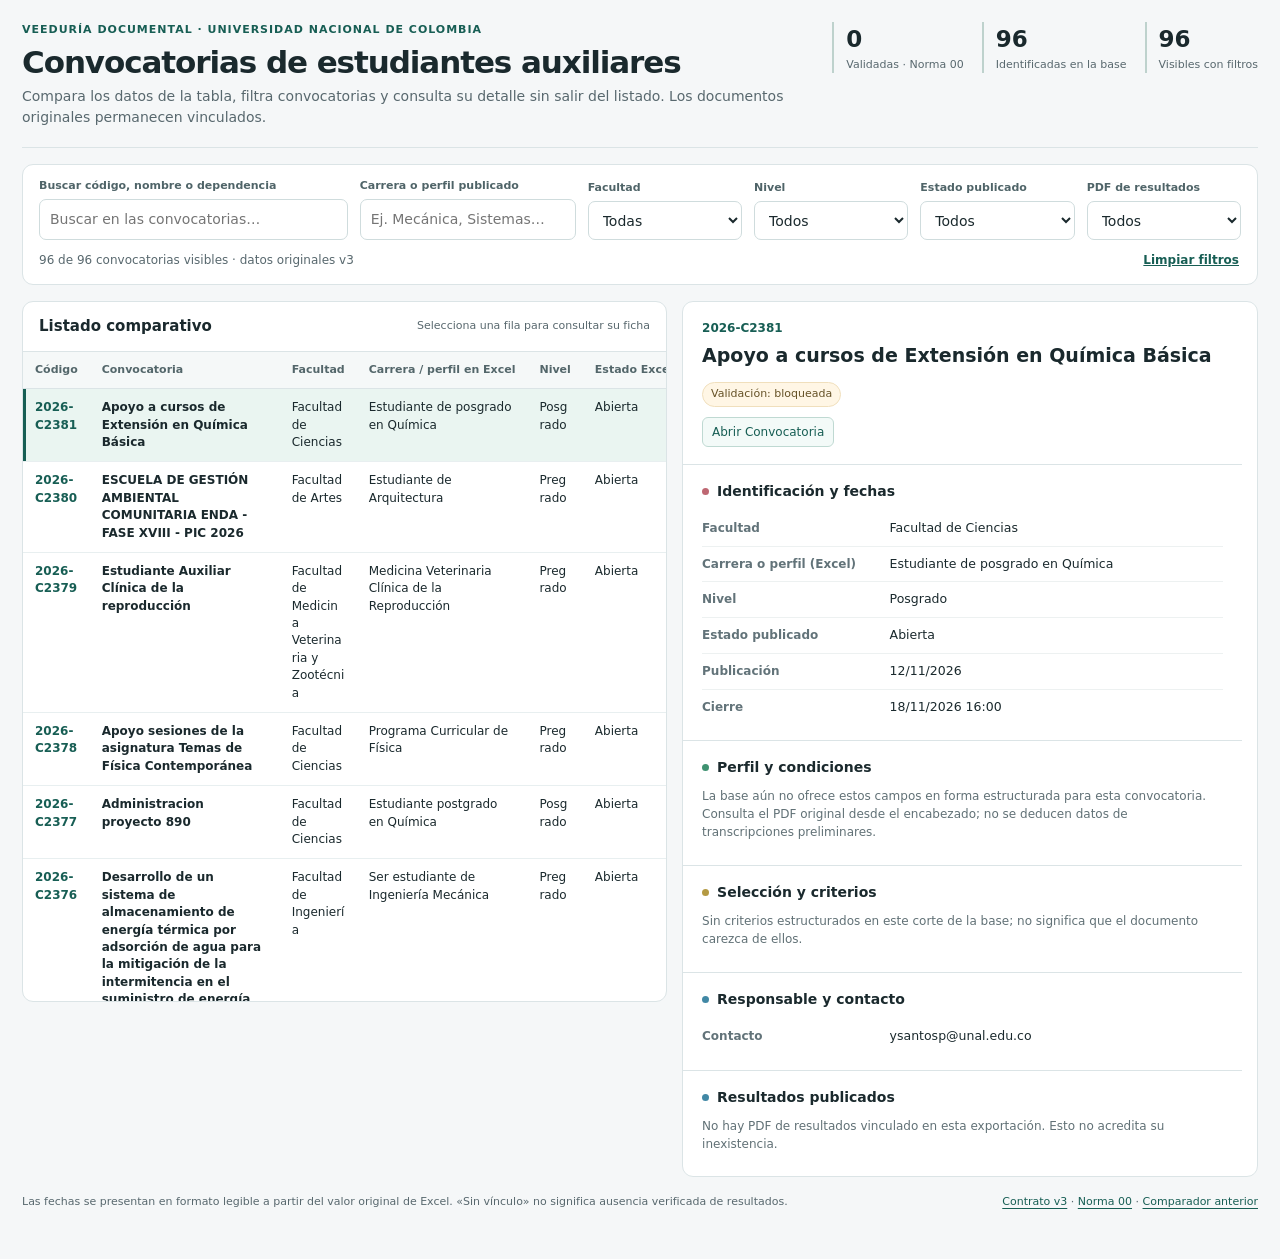
==== index.html @ e05866c0 "Evitar truncamiento de datos anidados al consultar el expediente v3" ====
<!doctype html>
<html lang="es">
<head>
<meta charset="utf-8">
<meta name="viewport" content="width=device-width, initial-scale=1">
<meta name="color-scheme" content="light">
<title>Convocatorias · Veeduría UNAL</title>
<style>
:root{color-scheme:light;font-family:system-ui,-apple-system,"Segoe UI",sans-serif;--bg:#f5f7f8;--paper:#fff;--ink:#1a292d;--muted:#58686e;--border:#dbe4e6;--accent:#175e54;--accent-soft:#edf6f3}
*{box-sizing:border-box}
body{background:var(--bg);color:var(--ink);margin:0;font-size:14px;line-height:1.5}
a{color:var(--accent);text-decoration-thickness:1px;text-underline-offset:3px;overflow-wrap:anywhere}
button,input,select{font:inherit}
button{cursor:pointer}
button:focus-visible,input:focus-visible,select:focus-visible,a:focus-visible,summary:focus-visible{outline:3px solid #65b7a3;outline-offset:2px}
.wrap{max-width:1720px;margin:0 auto;padding:22px 22px 48px}
header.top{display:flex;align-items:flex-start;justify-content:space-between;gap:16px;padding-bottom:19px;border-bottom:1px solid var(--border)}
.kicker{font-size:11px;letter-spacing:.09em;text-transform:uppercase;color:var(--accent);font-weight:800}
h1{font-size:clamp(23px,2.5vw,31px);line-height:1.2;letter-spacing:-.035em;margin:5px 0}
.subtitle{color:var(--muted);max-width:780px;margin:4px 0 0}
.stats{display:flex;gap:18px;flex-wrap:wrap;align-items:flex-start;justify-content:flex-end}
.stat{min-width:105px;padding-left:12px;border-left:2px solid #bed2cd}
.stat strong{font-size:23px;display:block;font-variant-numeric:tabular-nums}
.stat span{color:var(--muted);font-size:11px;display:block}
.filters{margin:16px 0;padding:13px 16px;border:1px solid var(--border);border-radius:11px;background:var(--paper)}
.filter-grid{display:grid;grid-template-columns:minmax(200px,2fr) minmax(150px,1.4fr) repeat(3,minmax(120px,1fr)) minmax(135px,1fr);gap:12px;align-items:end}
.field label{font-size:11px;font-weight:750;color:#4f6468;display:block;margin-bottom:5px}
.field input,.field select{border-radius:7px;border:1px solid #cfdcdd;background:white;padding:9px 10px;width:100%;min-height:39px;color:var(--ink)}
.filter-footer{display:flex;justify-content:space-between;align-items:center;margin-top:9px;gap:12px;font-size:12px;color:var(--muted);flex-wrap:wrap}
.linkbutton{border:0;background:transparent;color:var(--accent);font-size:12px;font-weight:750;text-decoration:underline;padding:2px}
.workspace{display:grid;grid-template-columns:minmax(490px,1.12fr) minmax(390px,1fr);gap:15px;align-items:start}
.panel{background:var(--paper);border:1px solid var(--border);border-radius:11px;overflow:hidden;min-width:0}
.panel-title{padding:13px 16px;display:flex;justify-content:space-between;gap:12px;align-items:center;border-bottom:1px solid var(--border)}
.panel-title h2{font-size:15px;margin:0}
.tiny{font-size:11px;color:var(--muted)}
.table-scroll{max-height:calc(100vh - 251px);min-height:240px;overflow:auto;overscroll-behavior:contain}
table{border-collapse:collapse;width:100%;text-align:left}
.list-table{min-width:830px}
th,td{border-bottom:1px solid #e8eff0;text-align:left;vertical-align:top;padding:10px 12px;overflow-wrap:anywhere}
th{background:#f5f8f8;color:#53666a;font-size:11px;white-space:nowrap;font-weight:750}
.list-table thead th{position:sticky;top:0;z-index:2;border-bottom:1px solid var(--border)}
.list-table tbody tr{cursor:pointer}
.list-table tbody tr:hover{background:#f7faf9}
.list-table tbody tr[aria-selected="true"]{background:#eaf5f1}
.list-table tbody tr[aria-selected="true"] td:first-child{box-shadow:inset 3px 0 var(--accent)}
.list-table td{font-size:12px;line-height:1.45}
.code-button{border:0;background:transparent;color:var(--accent);font-weight:800;padding:0;text-align:left}
.title-cell{min-width:190px;max-width:310px;font-weight:650}
.program-cell{max-width:260px}
.date-cell{font-variant-numeric:tabular-nums;white-space:nowrap}
.mini-state{font-size:11px;white-space:nowrap}
.mini-state.pending{color:#7b602b}
.empty{padding:20px;color:var(--muted);font-size:13px;background:#f9fbfb;border:1px dashed #d2dddd;border-radius:8px}
.table-empty{border:0;border-radius:0}
.detail{position:sticky;top:12px;max-height:calc(100vh - 24px);overflow-y:auto;overscroll-behavior:contain;scrollbar-gutter:stable}
.detail-header{padding:17px 19px;border-bottom:1px solid var(--border)}
.detail-header .code{font-size:12px;font-weight:800;color:var(--accent)}
.detail-header h2{font-size:19px;line-height:1.32;margin:6px 0;overflow-wrap:anywhere}
.detail-status{font-size:11px;color:#655126;background:#fff6e5;border:1px solid #f0dfbc;border-radius:30px;display:inline-block;padding:3px 8px;margin-top:8px}
.detail-block{padding:16px 19px;border-bottom:1px solid var(--border);min-width:0}
.detail-block:last-child{border-bottom:0}
.detail-block h3{font-size:14px;margin:0 0 9px;display:flex;align-items:center;gap:8px}
.dot{width:7px;height:7px;border-radius:99px;display:inline-block;flex:none;background:var(--accent)}
.dot.green{background:#3f9271}.dot.yellow{background:#b49a43}.dot.blue{background:#4188a5}.dot.red{background:#be6772}
.properties{display:grid;grid-template-columns:minmax(120px,36%) minmax(0,1fr);margin:0}
.properties dt,.properties dd{margin:0;padding:8px 0;border-bottom:1px solid #edf1f1;overflow-wrap:anywhere}
.properties dt{font-weight:700;font-size:12px;color:#627379;padding-right:10px}
.properties dd{font-size:12.5px;white-space:pre-wrap}
.properties dt:last-of-type,.properties dd:last-of-type{border-bottom:0}
.missing{color:#89969a;font-style:italic}
.note{color:#617176;font-size:12px;margin:8px 0}
.note.warning{color:#88652d}
.sources{display:flex;flex-wrap:wrap;gap:7px;margin-top:10px}
.source-link{font-size:12px;display:inline-block;padding:5px 9px;border:1px solid #bfd9d2;background:#f3faf8;border-radius:6px;text-decoration:none}
.source-link:hover{background:#e6f4ef}
.observation{padding:10px 11px;background:#fafcfc;border:1px solid #e6ecec;border-radius:7px;margin:7px 0}
.observation-label{font-size:12px;font-weight:750;margin-bottom:3px}
.observation-text{white-space:pre-wrap;overflow-wrap:anywhere;font-size:12px}
.observation-src{font-size:11px;color:#6c7c80;margin-top:6px}
.results-table,.criteria-table{min-width:560px}
.results-table td,.criteria-table td{font-size:12px;white-space:pre-wrap}
.results-table th,.criteria-table th{white-space:normal}
.info-table-scroll{overflow-x:auto;border:1px solid #e2e9ea;border-radius:8px}
section[data-kind="validation"]{background:#fffdf8}
details.archive{border:1px solid var(--border);border-radius:8px;background:#fafcfc;margin-top:9px;overflow:hidden}
details.archive>summary{padding:11px 13px;cursor:pointer;font-size:12px;font-weight:750;color:#315c57}
details.archive[open]>summary{border-bottom:1px solid var(--border)}
.archive-body{padding:10px 14px;max-height:460px;overflow:auto}
.raw-fields{margin:0;display:grid;grid-template-columns:minmax(110px,30%) minmax(0,1fr)}
.raw-fields dt,.raw-fields dd{font-size:11px;border-bottom:1px solid #e8eeee;margin:0;padding:6px 7px;overflow-wrap:anywhere}
.raw-fields dt{color:#657478;font-weight:700}
.raw-fields dd{white-space:pre-wrap}
.raw-list{margin:0;padding:0 0 0 16px}
.raw-list>li{margin:6px 0;padding:5px;border-left:1px solid #d8e2e3;overflow-wrap:anywhere}
.raw-subtitle{font-weight:750;font-size:12px}
.doc-row{padding:8px 0;border-bottom:1px solid #edf0f0;display:flex;flex-wrap:wrap;align-items:center;justify-content:space-between;gap:8px;font-size:12px}
.doc-row:last-child{border-bottom:0}
.footer{font-size:11px;color:var(--muted);margin-top:17px;display:flex;gap:12px;flex-wrap:wrap;justify-content:space-between}
@media(max-width:1190px){.filter-grid{grid-template-columns:repeat(3,minmax(0,1fr))}.workspace{grid-template-columns:minmax(410px,1.05fr) minmax(340px,1fr)}.wrap{padding:16px 12px}}
@media(max-width:880px){header.top{display:block}.stats{justify-content:flex-start;margin-top:12px}.workspace{display:block}.table-scroll{max-height:330px}.detail{position:static;max-height:none;margin-top:14px;scrollbar-gutter:auto}.filter-grid{grid-template-columns:repeat(2,minmax(0,1fr))}.list-table{min-width:820px}}
@media(max-width:500px){.filter-grid{grid-template-columns:1fr}.filter-grid .field:nth-child(1){grid-column:auto}.wrap{padding:14px 9px}.detail-block,.detail-header{padding:13px 12px}.properties{grid-template-columns:minmax(90px,38%) minmax(0,1fr)}}
</style>
</head>
<body>
<div class="wrap">
<header class="top">
  <div>
    <div class="kicker">Veeduría documental · Universidad Nacional de Colombia</div>
    <h1>Convocatorias de estudiantes auxiliares</h1>
    <p class="subtitle">Compara los datos de la tabla, filtra convocatorias y consulta su detalle sin salir del listado. Los documentos originales permanecen vinculados.</p>
  </div>
  <div class="stats" aria-label="Métricas oficiales">
    <div class="stat"><strong id="metric-validated">—</strong><span>Validadas · Norma 00</span></div>
    <div class="stat"><strong id="metric-total">—</strong><span>Identificadas en la base</span></div>
    <div class="stat"><strong id="metric-visible">—</strong><span>Visibles con filtros</span></div>
  </div>
</header>
<section class="filters" aria-label="Filtrar convocatorias">
  <div class="filter-grid">
    <div class="field"><label for="search">Buscar código, nombre o dependencia</label><input type="search" id="search" placeholder="Buscar en las convocatorias…"></div>
    <div class="field"><label for="program">Carrera o perfil publicado</label><input type="search" id="program" placeholder="Ej. Mecánica, Sistemas…"></div>
    <div class="field"><label for="faculty">Facultad</label><select id="faculty"><option value="">Todas</option></select></div>
    <div class="field"><label for="level">Nivel</label><select id="level"><option value="">Todos</option></select></div>
    <div class="field"><label for="state">Estado publicado</label><select id="state"><option value="">Todos</option></select></div>
    <div class="field"><label for="results">PDF de resultados</label><select id="results"><option value="">Todos</option><option value="yes">Vinculado</option><option value="no">Sin vínculo</option></select></div>
  </div>
  <div class="filter-footer"><span id="filter-summary">Los filtros solo organizan la vista; no modifican ni descartan datos.</span><button id="reset" type="button" class="linkbutton">Limpiar filtros</button></div>
</section>
<div class="workspace">
  <section class="panel" aria-label="Tabla de convocatorias">
    <div class="panel-title"><h2>Listado comparativo</h2><span class="tiny">Selecciona una fila para consultar su ficha</span></div>
    <div class="table-scroll">
      <table class="list-table">
        <thead><tr>
          <th scope="col">Código</th><th scope="col">Convocatoria</th><th scope="col">Facultad</th>
          <th scope="col">Carrera / perfil en Excel</th><th scope="col">Nivel</th>
          <th scope="col">Estado Excel</th><th scope="col">Cierre</th><th scope="col">Resultados</th>
        </tr></thead>
        <tbody id="rows"></tbody>
      </table>
    </div>
  </section>
  <aside class="panel detail" id="detail" aria-label="Ficha de la convocatoria seleccionada">
    <div class="detail-block"><div class="empty">Cargando la base documental v3…</div></div>
  </aside>
</div>
<footer class="footer">
  <span>Las fechas se presentan en formato legible a partir del valor original de Excel. «Sin vínculo» no significa ausencia verificada de resultados.</span>
  <span><a href="./docs/CONTRATO-V3-VISUALIZACION.md">Contrato v3</a> · <a href="./docs/NORMA-00-validacion-integral.md">Norma 00</a> · <a href="./comparador-v2.html">Comparador anterior</a></span>
</footer>
</div>
<script>
"use strict";
(function(){
  const URL="./data/expedientes_v3.json";
  const $=id=>document.getElementById(id);
  const make=(tag,className,textValue)=>{
    const el=document.createElement(tag);
    if(className)el.className=className;
    if(textValue!==undefined)el.textContent=String(textValue);
    return el;
  };
  const clean=s=>String(s??"").normalize("NFD").replace(/[\u0300-\u036f]/g,"").toLowerCase().replace(/\s+/g," ").trim();
  const nonempty=x=>x!==null&&x!==undefined&&String(x).trim()!=="";
  const allowUrl=x=>typeof x==="string"&&/^https?:\/\/\S+$/i.test(x);
  const labels={
    title:[/^nombre de la convocatoria/,/^titulo$/,/^nombre convocatoria$/],
    faculty:[/^facultad$/, /^facultad, dependencia/],
    program:[/^programa curricular$/, /^carrera$/, /^programa academico$/],
    level:[/^tipo de convocatoria$/, /^tipo de estudiante$/, /^programa$/],
    state:[/^estado de la convocatoria$/, /^estado$/],
    published:[/^fecha de publicacion(?: de la convocatoria)?$/],
    closing:[/^fecha (?:y hora )?de cierre de la convocatoria$/, /^fecha de cierre$/],
    email:[/^correo del responsable$/, /^correo responsable$/],
    places:[/^no\.? de estudiantes a vincular$/, /^n.? de estudiantes a vincular$/, /^numero de estudiantes a vincular$/, /^plazas$/],
    profile:[/^perfil requerido$/],
    activities:[/^actividades a desarrollar$/, /^tipo de actividades a desarrollar/],
    modality:[/^modalidad de las actividades$/],
    availability:[/^disponibilidad de tiempo(?: requerida)?$/, /^horas semanales$/],
    stipend:[/^estimulo economico(?: mensual)?$/],
    duration:[/^duracion de la vinculacion$/],
    selection:[/^forma de seleccion$/],
    criteria:[/^criterios de evaluacion$/, /^criterios de seleccion(?: y evaluacion)?$/],
    responsible:[/^responsable de la convocatoria$/, /^nombre del responsable$/],
    progress:[/^porcentaje de avance$/, /^avance minimo$/, /^avance de la carrera$/]
  };
  const fieldNames={title:"Convocatoria",faculty:"Facultad",program:"Carrera o perfil (Excel)",level:"Nivel",state:"Estado publicado",published:"Publicación",closing:"Cierre",email:"Contacto",places:"Plazas",profile:"Perfil requerido",activities:"Actividades",modality:"Modalidad",availability:"Dedicación",stipend:"Estímulo",duration:"Duración",selection:"Forma de selección",criteria:"Criterios de evaluación",responsible:"Responsable",progress:"Avance"};
  let db=null;
  let allRows=[];
  let selected=null;
  function matchField(d,key){
    const identifiers=[d.rotulo_literal,d.codigo_concepto].filter(nonempty).map(clean);
    return (labels[key]||[]).some(re=>identifiers.some(value=>re.test(value)));
  }
  function entries(c,key){
    return (c.datos_originales||[]).filter(d=>matchField(d,key)&&nonempty(d.literal_completo));
  }
  function uniqueTexts(c,key){
    return [...new Set(entries(c,key).map(x=>String(x.literal_completo).trim()))];
  }
  function primary(c,key){
    const vals=uniqueTexts(c,key);
    if(vals.length===0)return null;
    if(vals.length>1)return "Varios valores ("+vals.length+")";
    return vals[0];
  }
  function excelDate(text,withTime){
    if(!nonempty(text))return null;
    const n=Number(text);
    if(!Number.isFinite(n)||n<20000||n>90000)return String(text);
    // Convención de fechas de Excel 1900: origen 1899-12-30.
    const instant=new Date(Date.UTC(1899,11,30)+Math.round(n*86400000));
    if(Number.isNaN(instant.getTime()))return String(text);
    const pad=x=>String(x).padStart(2,"0");
    let result=pad(instant.getUTCDate())+"/"+pad(instant.getUTCMonth()+1)+"/"+instant.getUTCFullYear();
    if(withTime && Math.abs(n-Math.floor(n))>0.00001)result+=" "+pad(instant.getUTCHours())+":"+pad(instant.getUTCMinutes());
    return result;
  }
  function display(c,key){
    const v=primary(c,key);
    return (key==="closing"||key==="published")&&v&&!v.startsWith("Varios valores")?excelDate(v,key==="closing"):v;
  }
  function source(c,id){
    return (c.fuentes_originales||[]).find(f=>String(f.fuente_id)===String(id));
  }
  function sourceAnchor(f,title){
    if(!f||!allowUrl(f.url_original))return null;
    const a=make("a","source-link",title);
    a.href=f.url_original;a.target="_blank";a.rel="noopener noreferrer";return a;
  }
  function links(c,types){
    const out=make("div","sources");
    (c.fuentes_originales||[]).filter(f=>types.includes(f.tipo)).forEach((f,i)=>{
      const kind=f.tipo==="convocatoria_pdf"?"Convocatoria":f.tipo==="resultados_pdf"?"Resultados":f.tipo==="excel"?"Excel":f.tipo.replace(/_pdf$/,"");
      const a=sourceAnchor(f,"Abrir "+kind+(i>0?" · "+(i+1):""));
      if(a)out.append(a);
    });
    return out;
  }
  function appendTextCell(row,textValue,className){
    const td=make("td",className);
    td.append(nonempty(textValue)?document.createTextNode(String(textValue)):make("span","missing","—"));
    row.append(td);
  }
  function collectModel(c){
    return {
      item:c,
      title:display(c,"title"),
      faculty:display(c,"faculty"),
      program:display(c,"program"),
      level:display(c,"level"),
      state:display(c,"state"),
      closing:display(c,"closing"),
      pdfResult:(c.fuentes_originales||[]).some(f=>f.tipo==="resultados_pdf"),
    };
  }
  function populateFilter(id,values){
    const select=$(id);
    const order=[...new Set(values.filter(nonempty))].sort((a,b)=>String(a).localeCompare(String(b),"es",{sensitivity:"base"}));
    order.forEach(value=>{const o=make("option","",value);o.value=value;select.append(o);});
  }
  function filtered(){
    const q=clean($("search").value),p=clean($("program").value);
    const faculty=$("faculty").value,level=$("level").value,state=$("state").value,results=$("results").value;
    return allRows.filter(row=>{
      const text=clean([row.item.numero,row.title,row.faculty,row.program,row.level,row.state,display(row.item,"email")].join(" "));
      if(q&&!text.includes(q))return false;
      if(p&&!clean(row.program).includes(p)&&!clean(display(row.item,"profile")).includes(p))return false;
      if(faculty && !uniqueTexts(row.item,"faculty").includes(faculty))return false;
      if(level && !uniqueTexts(row.item,"level").includes(level))return false;
      if(state && !uniqueTexts(row.item,"state").includes(state))return false;
      if(results==="yes"&&!row.pdfResult)return false;
      if(results==="no"&&row.pdfResult)return false;
      return true;
    });
  }
  function drawRows(){
    const filteredRows=filtered(),target=$("rows");
    target.replaceChildren();
    $("metric-visible").textContent=String(filteredRows.length);
    $("filter-summary").textContent=filteredRows.length+" de "+allRows.length+" convocatorias visibles · datos originales v3";
    if(!filteredRows.length){
      const tr=make("tr"),td=make("td","");td.colSpan=8;
      td.append(make("div","empty table-empty","No hay coincidencias. Ajusta los filtros; ninguna convocatoria se ha eliminado."));
      tr.append(td);target.append(tr);$("detail").replaceChildren(make("div","detail-block","No hay una convocatoria visible con estos filtros."));return;
    }
    if(!filteredRows.some(r=>r.item.numero===selected))selected=filteredRows[0].item.numero;
    const fragment=document.createDocumentFragment();
    filteredRows.forEach(row=>{
      const tr=make("tr");
      tr.setAttribute("aria-selected",String(row.item.numero===selected));
      const code=make("td");
      const button=make("button","code-button",row.item.numero);
      button.type="button";button.setAttribute("aria-label","Ver convocatoria "+row.item.numero);
      button.addEventListener("click",()=>choose(row.item.numero,true));
      code.append(button);tr.append(code);
      appendTextCell(tr,row.title,"title-cell");
      appendTextCell(tr,row.faculty,"");
      appendTextCell(tr,row.program,"program-cell");
      appendTextCell(tr,row.level,"");
      appendTextCell(tr,row.state,"mini-state");
      appendTextCell(tr,row.closing,"date-cell");
      appendTextCell(tr,row.pdfResult?"PDF vinculado":"Sin vínculo","mini-state");
      tr.addEventListener("click",ev=>{if(ev.target.closest("button"))return;choose(row.item.numero,true);});
      fragment.append(tr);
    });
    target.append(fragment);
    drawDetail(allRows.find(r=>r.item.numero===selected).item);
  }
  function choose(code,manual){
    selected=code;
    const host=$("rows");
    for(const tr of host.children){
      const button=tr.querySelector("button");
      if(button)tr.setAttribute("aria-selected",String(button.textContent===code));
    }
    const item=allRows.find(x=>x.item.numero===code);
    if(item)drawDetail(item.item);
    if(manual && window.matchMedia && window.matchMedia("(max-width: 880px)").matches){
      $("detail").scrollIntoView({behavior:"smooth",block:"start"});
    }
  }
  function block(title,color,kind){
    const section=make("section","detail-block");
    if(kind)section.dataset.kind=kind;
    const h=make("h3"),dot=make("span","dot "+color);
    dot.setAttribute("aria-hidden","true");h.append(dot,document.createTextNode(title));
    section.append(h);return section;
  }
  function addFacts(section,c,keys){
    const dl=make("dl","properties");
    let num=0;
    keys.forEach(key=>{
      const vals=entries(c,key);
      if(!vals.length)return;
      const grouped=[...new Map(vals.map(v=>[String(v.fuente_id)+"|"+String(v.literal_completo),v])).values()];
      const dt=make("dt","",fieldNames[key]||key),dd=make("dd");
      grouped.forEach((entry,i)=>{
        if(i>0)dd.append(make("div","note","Otra ocurrencia de la fuente:"));
        dd.append(document.createTextNode(key==="published"||key==="closing"?excelDate(entry.literal_completo,key==="closing"):entry.literal_completo));
        if(grouped.length>1){
          const f=source(c,entry.fuente_id);
          if(f&&allowUrl(f.url_original)){const a=make("a","", " · fuente "+entry.fuente_id);a.href=f.url_original;a.target="_blank";a.rel="noopener noreferrer";dd.append(a);}
        }
      });
      dl.append(dt,dd);num++;
    });
    if(num)section.append(dl);
    return num;
  }
  function renderLists(section,c,matcher){
    let count=0;
    (c.listas_originales||[]).filter(l=>matcher(clean([l.codigo_concepto,l.titulo_literal].join(" ")))).forEach(l=>{
      count++;
      const item=make("div","observation"),h=make("div","observation-label",l.titulo_literal||l.codigo_concepto||"Lista original");
      item.append(h);
      const list=make("ol");
      (l.items||[]).slice().sort((a,b)=>(a.orden||0)-(b.orden||0)).forEach(v=>list.append(make("li","",v.literal_completo??"Vacío literal")));
      item.append(list);section.append(item);
    });
    return count;
  }
  function resultsTable(c){
    const values=c.resultados_estructurados||[];
    if(!values.length)return null;
    const grouped=new Map();
    values.forEach(v=>{
      const key=String(v.fuente_id)+"|"+String(v.tabla_id);
      if(!grouped.has(key))grouped.set(key,[]);
      grouped.get(key).push(v);
    });
    const region=make("div");
    for(const [key,rows] of grouped){
      const headings=[],seen=new Set();
      rows.forEach(r=>{
        const occurrence=new Map();
        (r.valores||[]).forEach(v=>{
          const label=String(v.encabezado_literal||"Columna sin rótulo");
          const n=(occurrence.get(label)||0)+1;occurrence.set(label,n);
          const id=label+"|"+n;
          if(!seen.has(id)){seen.add(id);headings.push({id,label:label+(n>1?" ("+n+")":"")});}
        });
      });
      const container=make("div","info-table-scroll"),table=make("table","results-table"),thead=make("thead"),headrow=make("tr");
      ["Fila","Identificación","Nombre"].concat(headings.map(h=>h.label),["Observaciones"]).forEach(t=>headrow.append(make("th","",t)));
      thead.append(headrow);table.append(thead);
      const body=make("tbody");
      rows.slice().sort((a,b)=>a.fila_original-b.fila_original).forEach(r=>{
        const tr=make("tr"),counts=new Map(),map=new Map();
        (r.valores||[]).forEach(v=>{
          const label=String(v.encabezado_literal||"Columna sin rótulo"),n=(counts.get(label)||0)+1;
          counts.set(label,n);map.set(label+"|"+n,v.valor_literal);
        });
        [r.fila_original,r.identificacion_literal,r.nombre_literal].forEach(x=>appendTextCell(tr,x,""));
        headings.forEach(h=>appendTextCell(tr,map.has(h.id)?map.get(h.id):null,""));
        appendTextCell(tr,r.observacion_literal,"");
        body.append(tr);
      });
      table.append(body);container.append(table);
      const f=source(c,rows[0].fuente_id);
      const info=make("div","note","Tabla documental original · "+rows.length+" filas. "+(f?"Fuente "+f.fuente_id:""));
      region.append(info,container);
    }
    return region;
  }
  function rawTree(value,depth){
    if(value===null||typeof value!=="object")return make("span","",value===null?"null":String(value));
    // El expediente original debe conservarse accesible hasta el último nivel.
    if(Array.isArray(value)){
      if(!value.length)return make("span","missing","Lista sin registros");
      const list=make("ol","raw-list");
      value.forEach(v=>{const li=make("li");li.append(rawTree(v,depth+1));list.append(li);});
      return list;
    }
    const list=make("dl","raw-fields");
    Object.entries(value).forEach(([key,val])=>{
      list.append(make("dt","",key.replace(/_/g," ")));
      const dd=make("dd");dd.append(rawTree(val,depth+1));list.append(dd);
    });
    return list;
  }
  function lazyArchive(title,data){
    const el=make("details","archive"),sum=make("summary","",title),body=make("div","archive-body");
    el.append(sum,body);
    el.addEventListener("toggle",()=>{
      if(!el.open||body.dataset.loaded==="true")return;
      body.append(rawTree(data,0));body.dataset.loaded="true";
    });
    return el;
  }
  function drawDetail(c){
    const host=$("detail");host.replaceChildren();
    const head=make("div","detail-header");
    head.append(make("div","code",c.numero));
    head.append(make("h2","",display(c,"title")||"Convocatoria sin título indexado"));
    head.append(make("span","detail-status",c.validada===true?"Validada según Norma 00":"Validación: "+String(c.estado_validacion||"no registrada").replace(/_/g," ")));
    head.append(links(c,["convocatoria_pdf","adenda_pdf","anexo_pdf","resultados_pdf"]));
    host.append(head);
    let s=block("Identificación y fechas","red");
    addFacts(s,c,["faculty","program","level","state","published","closing","places"]);host.append(s);

    s=block("Perfil y condiciones","green");
    const n=addFacts(s,c,["profile","progress","activities","modality","availability","stipend","duration"]);
    const listCount=renderLists(s,c,t=>/perfil|actividad|requisito|condicion|documentacion/.test(t));
    if(!n&&!listCount)s.append(make("p","note","La base aún no ofrece estos campos en forma estructurada para esta convocatoria. Consulta el PDF original desde el encabezado; no se deducen datos de transcripciones preliminares."));
    host.append(s);

    s=block("Selección y criterios","yellow");
    const conditions=addFacts(s,c,["selection","criteria"]);
    const crits=renderLists(s,c,t=>/evaluacion|seleccion|criterio|ponderacion/.test(t));
    if(!conditions&&!crits)s.append(make("p","note","Sin criterios estructurados en este corte de la base; no significa que el documento carezca de ellos."));
    host.append(s);

    s=block("Responsable y contacto","blue");
    const contact=addFacts(s,c,["responsible","email"]);
    if(!contact)s.append(make("p","note","Sin contacto registrado."));
    host.append(s);

    s=block("Resultados publicados","blue");
    const resultSources=(c.fuentes_originales||[]).filter(f=>f.tipo==="resultados_pdf");
    const results=resultsTable(c);
    if(results)s.append(results);
    if(!results){
      s.append(make("p","note",resultSources.length?
        "Hay PDF de resultados vinculado, pero aún no existe una tabla de participantes y puntajes estructurada en la exportación v3.":
        "No hay PDF de resultados vinculado en esta exportación. Esto no acredita su inexistencia."));
    }
    if(resultSources.length)s.append(links(c,["resultados_pdf"]));
    // Cualquier dato o lista de resultados sigue representándose aunque no exista una tabla.
    const resultIds=new Set(resultSources.map(x=>String(x.fuente_id)));
    (c.datos_originales||[]).filter(x=>resultIds.has(String(x.fuente_id))).forEach(v=>{
      const o=make("div","observation");
      o.append(make("div","observation-label",v.rotulo_literal||v.codigo_concepto||"Dato de resultados"));
      o.append(make("div","observation-text",v.literal_completo??"Vacío literal"));s.append(o);
    });
    (c.listas_originales||[]).filter(x=>resultIds.has(String(x.fuente_id))).forEach(v=>{
      const o=make("div","observation");
      o.append(make("div","observation-label",v.titulo_literal||v.codigo_concepto||"Lista de resultados"));
      const list=make("ol");(v.items||[]).forEach(item=>list.append(make("li","",item.literal_completo)));
      o.append(list);s.append(o);
    });
    host.append(s);

    s=block("Fuentes, validación y expediente completo","", "validation");
    s.append(make("p","note warning","La ficha es una vista del contrato v3. La lectura textual histórica de un PDF no equivale a una tabla verificada ni convierte la convocatoria en validada."));
    const docTitle=make("div","observation-label","Documentos asociados a esta convocatoria");
    s.append(docTitle);
    (c.fuentes_originales||[]).forEach(f=>{
      const row=make("div","doc-row");
      const kind=f.tipo==="excel"?"Excel":f.tipo==="convocatoria_pdf"?"Convocatoria PDF":f.tipo==="resultados_pdf"?"Resultados PDF":f.tipo;
      row.append(make("span","",kind+" · fuente "+String(f.fuente_id)));
      const a=sourceAnchor(f,"Abrir documento");if(a)row.append(a);
      s.append(row);
    });
    s.append(lazyArchive("Ver registros originales, páginas y celdas",{
      fuentes_originales:c.fuentes_originales,datos_originales:c.datos_originales,listas_originales:c.listas_originales,resultados_estructurados:c.resultados_estructurados
    }));
    s.append(lazyArchive("Ver controles A–E, incidencias y actas",c.control_validacion||{}));
    if((c.indicadores_sinteticos||[]).length)s.append(lazyArchive("Ver indicadores sintéticos separados",c.indicadores_sinteticos));
    const extra={};
    for(const key of Object.keys(c)){
      if(!["numero","estado_validacion","validada","fuentes_originales","datos_originales","listas_originales","resultados_estructurados","indicadores_sinteticos","control_validacion"].includes(key))extra[key]=c[key];
    }
    if(Object.keys(extra).length)s.append(lazyArchive("Ver campos adicionales del contrato",extra));
    host.append(s);
  }
  function ensureContract(data){
    if(data?.version_contrato!=="3.0"||!Array.isArray(data.convocatorias)||!data.metricas)throw Error("La exportación no cumple el contrato v3.");
    const m=data.metricas;
    if(data.convocatorias.length!==m.convocatorias_identificadas||
      data.convocatorias.filter(c=>c.validada===true).length!==m.convocatorias_validadas)
      throw Error("La métrica oficial no coincide con los expedientes v3.");
    for(const c of data.convocatorias){
      if(!c.numero||!Array.isArray(c.datos_originales)||!Array.isArray(c.fuentes_originales)||!Array.isArray(c.listas_originales)||!Array.isArray(c.resultados_estructurados)||!c.control_validacion)
        throw Error("Expediente incompleto: "+String(c.numero));
    }
  }
  function error(message){
    $("rows").replaceChildren();
    $("detail").replaceChildren(make("div","detail-block",message));
    $("filter-summary").textContent=message;
  }
  async function init(){
    try{
      const response=await fetch(URL,{cache:"no-store"});
      if(!response.ok)throw Error("HTTP "+response.status);
      const data=await response.json();
      ensureContract(data);db=data;
      allRows=data.convocatorias.map(collectModel).sort((a,b)=>b.item.numero.localeCompare(a.item.numero,"es"));
      $("metric-total").textContent=String(data.metricas.convocatorias_identificadas);
      $("metric-validated").textContent=String(data.metricas.convocatorias_validadas);
      populateFilter("faculty",allRows.flatMap(r=>uniqueTexts(r.item,"faculty")));
      populateFilter("level",allRows.flatMap(r=>uniqueTexts(r.item,"level")));
      populateFilter("state",allRows.flatMap(r=>uniqueTexts(r.item,"state")));
      ["search","program"].forEach(id=>$(id).addEventListener("input",drawRows));
      ["faculty","level","state","results"].forEach(id=>$(id).addEventListener("change",drawRows));
      $("reset").addEventListener("click",()=>{
        ["search","program","faculty","level","state","results"].forEach(id=>$(id).value="");
        drawRows();
      });
      drawRows();
    }catch(e){error("No se pudo consultar la exportación oficial v3: "+String(e.message||e)+". No se usará el comparador v2 como sustituto.");}
  }
  init();
})();
</script>
</body>
</html>
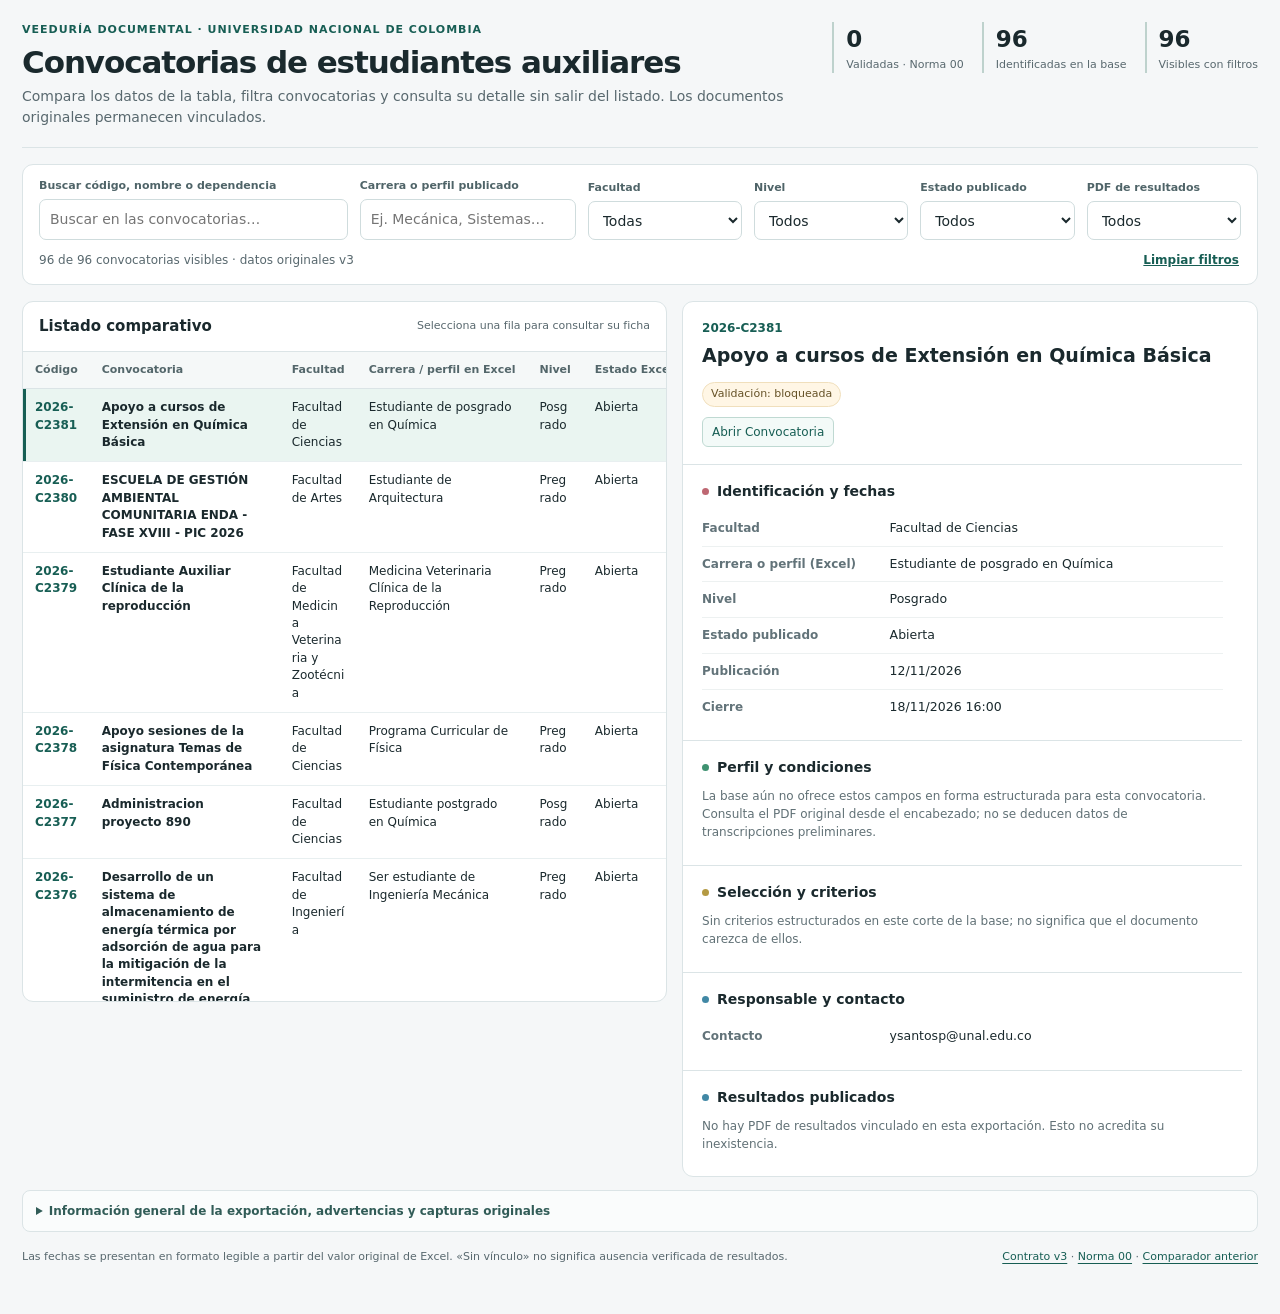
==== commit 18645ef6: "Conservar consulta de metadatos y capturas globales del contrato v3 en interfaz" ====
--- a/index.html
+++ b/index.html
@@ -144,6 +144,7 @@
     <div class="detail-block"><div class="empty">Cargando la base documental v3…</div></div>
   </aside>
 </div>
+<div id="global-meta" style="margin-top:13px"></div>
 <footer class="footer">
   <span>Las fechas se presentan en formato legible a partir del valor original de Excel. «Sin vínculo» no significa ausencia verificada de resultados.</span>
   <span><a href="./docs/CONTRATO-V3-VISUALIZACION.md">Contrato v3</a> · <a href="./docs/NORMA-00-validacion-integral.md">Norma 00</a> · <a href="./comparador-v2.html">Comparador anterior</a></span>
@@ -526,6 +527,9 @@
       if(!response.ok)throw Error("HTTP "+response.status);
       const data=await response.json();
       ensureContract(data);db=data;
+      const globalData={};
+      Object.keys(data).filter(k=>k!=="convocatorias").forEach(k=>globalData[k]=data[k]);
+      $("global-meta").replaceChildren(lazyArchive("Información general de la exportación, advertencias y capturas originales",globalData));
       allRows=data.convocatorias.map(collectModel).sort((a,b)=>b.item.numero.localeCompare(a.item.numero,"es"));
       $("metric-total").textContent=String(data.metricas.convocatorias_identificadas);
       $("metric-validated").textContent=String(data.metricas.convocatorias_validadas);
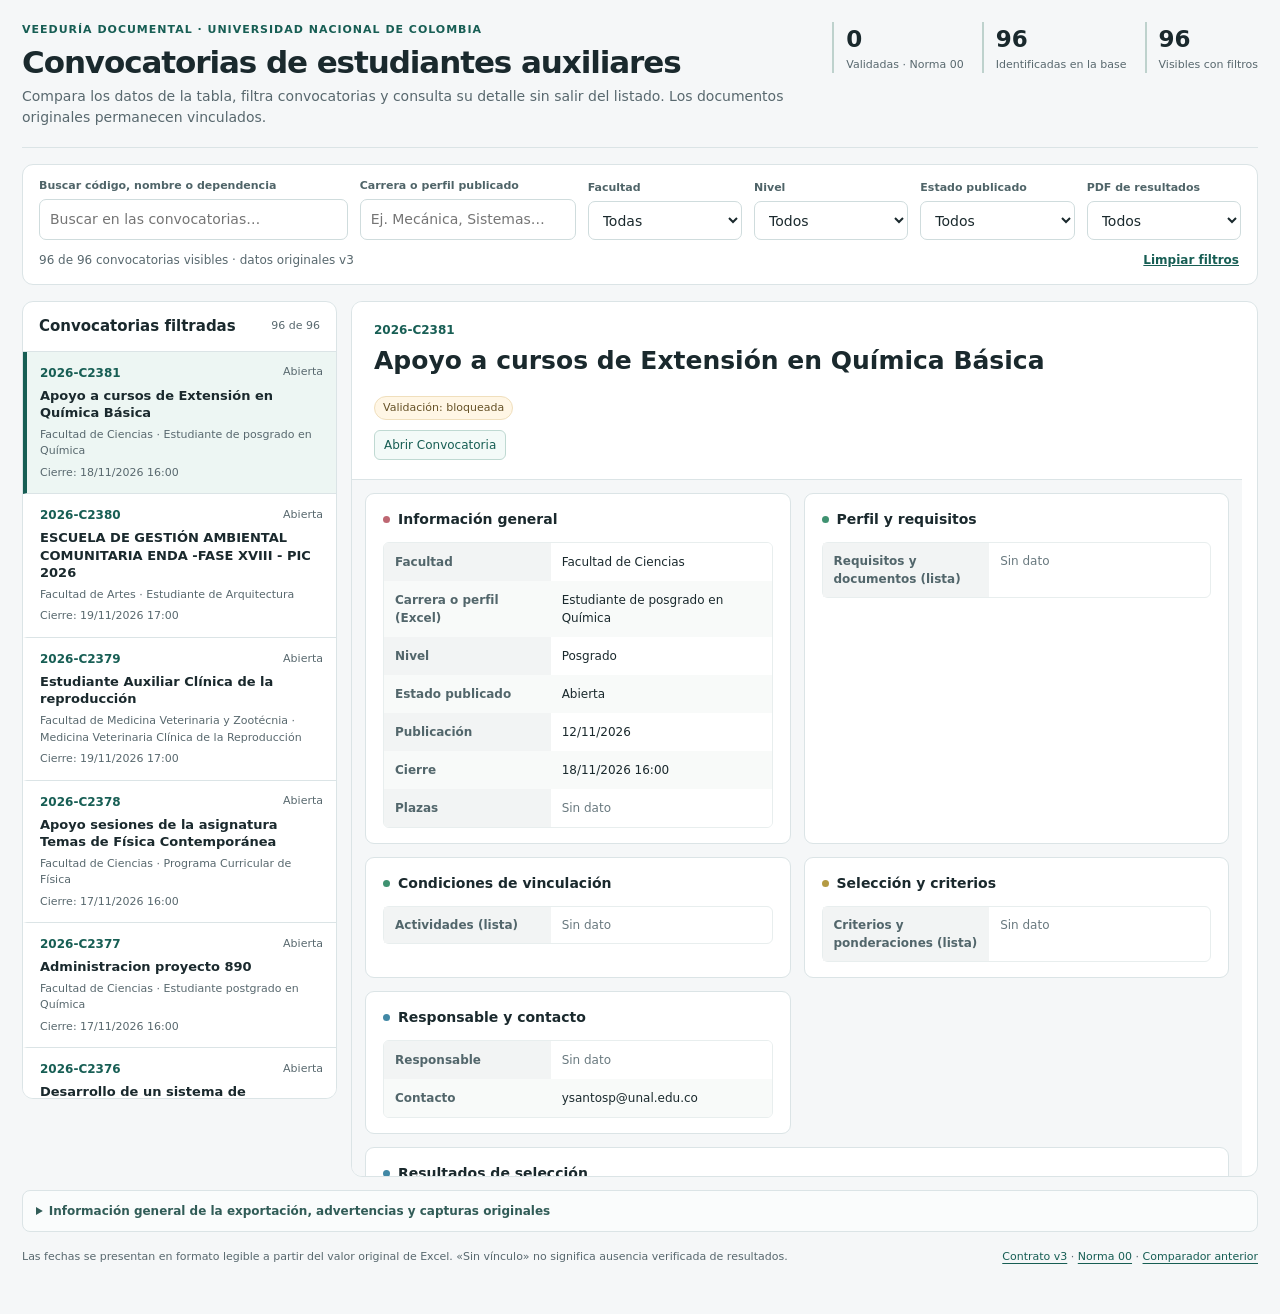
==== commit 96d492aa: "Interfaz v3: barra lateral de convocatorias y ficha de datos con campos vacíos visibles" ====
--- a/index.html
+++ b/index.html
@@ -99,6 +99,50 @@
 @media(max-width:1190px){.filter-grid{grid-template-columns:repeat(3,minmax(0,1fr))}.workspace{grid-template-columns:minmax(410px,1.05fr) minmax(340px,1fr)}.wrap{padding:16px 12px}}
 @media(max-width:880px){header.top{display:block}.stats{justify-content:flex-start;margin-top:12px}.workspace{display:block}.table-scroll{max-height:330px}.detail{position:static;max-height:none;margin-top:14px;scrollbar-gutter:auto}.filter-grid{grid-template-columns:repeat(2,minmax(0,1fr))}.list-table{min-width:820px}}
 @media(max-width:500px){.filter-grid{grid-template-columns:1fr}.filter-grid .field:nth-child(1){grid-column:auto}.wrap{padding:14px 9px}.detail-block,.detail-header{padding:13px 12px}.properties{grid-template-columns:minmax(90px,38%) minmax(0,1fr)}}
+
+/* Vista documental: navegación persistente y ficha técnica prioritaria. */
+.workspace{grid-template-columns:minmax(250px,315px) minmax(0,1fr);gap:14px;align-items:start}
+.navigator{position:sticky;top:12px}
+.queue-scroll{max-height:calc(100vh - 154px);min-height:330px;overflow-y:auto;overscroll-behavior:contain}
+.queue-list{display:flex;flex-direction:column;gap:0}
+.queue-card{display:block;width:100%;border:0;border-bottom:1px solid var(--border);border-left:4px solid transparent;background:#fff;text-align:left;padding:12px 13px;color:var(--ink);border-radius:0}
+.queue-card:last-child{border-bottom:0}
+.queue-card:hover{background:#f7faf9}
+.queue-card[aria-current="true"]{background:#edf6f3;border-left-color:var(--accent)}
+.queue-card-top{display:flex;justify-content:space-between;align-items:center;gap:8px;margin-bottom:5px}
+.queue-code{font-size:12px;color:var(--accent);font-weight:800}
+.queue-state{color:var(--muted);font-size:11px;text-align:right}
+.queue-title{font-size:13px;line-height:1.35;font-weight:700;overflow-wrap:anywhere}
+.queue-meta{font-size:11px;color:var(--muted);margin-top:5px;overflow-wrap:anywhere}
+.queue-count{white-space:nowrap}
+.detail{position:sticky;top:12px;max-height:calc(100vh - 24px);overflow-y:auto;scrollbar-gutter:stable;overscroll-behavior:contain}
+.detail-header{padding:19px 22px;background:#fff}
+.detail-header h2{font-size:clamp(19px,2vw,25px);line-height:1.3;margin:6px 0 10px}
+.detail-grid{display:grid;grid-template-columns:repeat(2,minmax(0,1fr));gap:13px;padding:13px;background:var(--bg)}
+.detail-grid .detail-block{border:1px solid var(--border);border-radius:9px;padding:15px 17px;background:#fff;min-width:0}
+.detail-grid .detail-block.wide{grid-column:1/-1}
+.detail-block h3{font-size:14px;margin:0 0 12px}
+.properties{grid-template-columns:minmax(130px,43%) minmax(0,1fr);border:1px solid #e8eeee;border-radius:6px;overflow:hidden}
+.properties dt,.properties dd{margin:0;border-bottom:0;padding:10px 11px;min-height:36px;font-size:12px;overflow-wrap:anywhere}
+.properties dt{background:#f2f4f4;color:#52666b;font-weight:700}
+.properties dd{background:#fff;white-space:pre-wrap}
+.properties dt:nth-of-type(even),.properties dd:nth-of-type(even){background:#f8faf9}
+.properties dt:last-of-type,.properties dd:last-of-type{border-bottom:0}
+.missing{font-style:normal;color:#69797f;font-weight:500}
+.list-placeholder{display:grid;grid-template-columns:minmax(130px,43%) minmax(0,1fr);border:1px solid #e8eeee;border-radius:6px;margin-top:9px;font-size:12px}
+.list-placeholder .list-name{font-weight:700;color:#52666b;background:#f2f4f4;padding:9px 11px}
+.list-placeholder .list-value{padding:9px 11px}
+.data-note{font-size:11px;color:var(--muted);margin:8px 0 0}
+.results-table{min-width:590px}
+.results-table th,.results-table td{font-size:12px}
+.results-empty{text-align:center;color:#69797f;background:#f8faf9;padding:20px!important}
+.result-summary{font-size:12px;color:#52666b;margin:0 0 10px}
+.detail-grid section[data-kind="validation"]{background:#fff}
+@media(max-width:1190px){.workspace{grid-template-columns:minmax(220px,285px) minmax(0,1fr)}.filter-grid{grid-template-columns:repeat(3,minmax(0,1fr))}}
+@media(max-width:980px){.detail-grid{grid-template-columns:1fr}.detail-grid .detail-block.wide{grid-column:auto}}
+@media(max-width:760px){.workspace{display:block}.navigator{position:static}.queue-scroll{max-height:235px;min-height:0}.detail{position:static;max-height:none;margin-top:12px;overflow:visible}.detail-grid{grid-template-columns:repeat(2,minmax(0,1fr))}.detail-grid .detail-block.wide{grid-column:1/-1}.filter-grid{grid-template-columns:repeat(2,minmax(0,1fr))}}
+@media(max-width:560px){.detail-grid{grid-template-columns:1fr;padding:8px}.detail-grid .detail-block.wide{grid-column:auto}.properties{grid-template-columns:minmax(95px,43%) minmax(0,1fr)}.detail-grid .detail-block{padding:12px}.filter-grid{grid-template-columns:1fr}.detail-header{padding:14px}.wrap{padding:12px 8px}}
+
 </style>
 </head>
 <body>
@@ -127,22 +171,13 @@
   <div class="filter-footer"><span id="filter-summary">Los filtros solo organizan la vista; no modifican ni descartan datos.</span><button id="reset" type="button" class="linkbutton">Limpiar filtros</button></div>
 </section>
 <div class="workspace">
-  <section class="panel" aria-label="Tabla de convocatorias">
-    <div class="panel-title"><h2>Listado comparativo</h2><span class="tiny">Selecciona una fila para consultar su ficha</span></div>
-    <div class="table-scroll">
-      <table class="list-table">
-        <thead><tr>
-          <th scope="col">Código</th><th scope="col">Convocatoria</th><th scope="col">Facultad</th>
-          <th scope="col">Carrera / perfil en Excel</th><th scope="col">Nivel</th>
-          <th scope="col">Estado Excel</th><th scope="col">Cierre</th><th scope="col">Resultados</th>
-        </tr></thead>
-        <tbody id="rows"></tbody>
-      </table>
-    </div>
+  <section class="panel navigator" aria-label="Convocatorias filtradas">
+    <div class="panel-title"><h2>Convocatorias filtradas</h2><span class="tiny queue-count" id="list-count">—</span></div>
+    <div class="queue-scroll"><nav id="rows" class="queue-list" aria-label="Seleccionar convocatoria"></nav></div>
   </section>
-  <aside class="panel detail" id="detail" aria-label="Ficha de la convocatoria seleccionada">
+  <main class="panel detail" id="detail" aria-label="Ficha técnica de la convocatoria seleccionada">
     <div class="detail-block"><div class="empty">Cargando la base documental v3…</div></div>
-  </aside>
+  </main>
 </div>
 <div id="global-meta" style="margin-top:13px"></div>
 <footer class="footer">
@@ -183,9 +218,11 @@
     selection:[/^forma de seleccion$/],
     criteria:[/^criterios de evaluacion$/, /^criterios de seleccion(?: y evaluacion)?$/],
     responsible:[/^responsable de la convocatoria$/, /^nombre del responsable$/],
-    progress:[/^porcentaje de avance$/, /^avance minimo$/, /^avance de la carrera$/]
+    progress:[/^porcentaje de avance$/, /^avance minimo$/, /^avance de la carrera$/],
+    requirements:[/^requisitos?(?: generales| especificos| particulares)?$/, /^condiciones requeridas$/],
+    documents:[/^documentos? (?:requeridos?|a presentar|a aportar|para la inscripcion)$/, /^documentacion requerida$/]
   };
-  const fieldNames={title:"Convocatoria",faculty:"Facultad",program:"Carrera o perfil (Excel)",level:"Nivel",state:"Estado publicado",published:"Publicación",closing:"Cierre",email:"Contacto",places:"Plazas",profile:"Perfil requerido",activities:"Actividades",modality:"Modalidad",availability:"Dedicación",stipend:"Estímulo",duration:"Duración",selection:"Forma de selección",criteria:"Criterios de evaluación",responsible:"Responsable",progress:"Avance"};
+  const fieldNames={title:"Convocatoria",faculty:"Facultad",program:"Carrera o perfil (Excel)",level:"Nivel",state:"Estado publicado",published:"Publicación",closing:"Cierre",email:"Contacto",places:"Plazas",profile:"Perfil requerido",activities:"Actividades",modality:"Modalidad",availability:"Dedicación",stipend:"Estímulo",duration:"Duración",selection:"Forma de selección",criteria:"Criterios de evaluación",responsible:"Responsable",progress:"Avance",requirements:"Requisitos",documents:"Documentación requerida"};
   let db=null;
   let allRows=[];
   let selected=null;
@@ -279,45 +316,43 @@
     const filteredRows=filtered(),target=$("rows");
     target.replaceChildren();
     $("metric-visible").textContent=String(filteredRows.length);
+    $("list-count").textContent=filteredRows.length+" de "+allRows.length;
     $("filter-summary").textContent=filteredRows.length+" de "+allRows.length+" convocatorias visibles · datos originales v3";
     if(!filteredRows.length){
-      const tr=make("tr"),td=make("td","");td.colSpan=8;
-      td.append(make("div","empty table-empty","No hay coincidencias. Ajusta los filtros; ninguna convocatoria se ha eliminado."));
-      tr.append(td);target.append(tr);$("detail").replaceChildren(make("div","detail-block","No hay una convocatoria visible con estos filtros."));return;
+      target.append(make("div","empty table-empty","No hay coincidencias. Ajusta los filtros."));
+      $("detail").replaceChildren(make("div","detail-block","No hay convocatoria seleccionada con estos filtros."));
+      return;
     }
     if(!filteredRows.some(r=>r.item.numero===selected))selected=filteredRows[0].item.numero;
     const fragment=document.createDocumentFragment();
     filteredRows.forEach(row=>{
-      const tr=make("tr");
-      tr.setAttribute("aria-selected",String(row.item.numero===selected));
-      const code=make("td");
-      const button=make("button","code-button",row.item.numero);
-      button.type="button";button.setAttribute("aria-label","Ver convocatoria "+row.item.numero);
-      button.addEventListener("click",()=>choose(row.item.numero,true));
-      code.append(button);tr.append(code);
-      appendTextCell(tr,row.title,"title-cell");
-      appendTextCell(tr,row.faculty,"");
-      appendTextCell(tr,row.program,"program-cell");
-      appendTextCell(tr,row.level,"");
-      appendTextCell(tr,row.state,"mini-state");
-      appendTextCell(tr,row.closing,"date-cell");
-      appendTextCell(tr,row.pdfResult?"PDF vinculado":"Sin vínculo","mini-state");
-      tr.addEventListener("click",ev=>{if(ev.target.closest("button"))return;choose(row.item.numero,true);});
-      fragment.append(tr);
+      const btn=make("button","queue-card");
+      btn.type="button";
+      btn.dataset.code=row.item.numero;
+      btn.setAttribute("aria-current",String(row.item.numero===selected));
+      btn.setAttribute("aria-label","Ver convocatoria "+row.item.numero);
+      const top=make("div","queue-card-top");
+      top.append(make("span","queue-code",row.item.numero));
+      top.append(make("span","queue-state",row.state||"Sin dato"));
+      btn.append(top,make("div","queue-title",row.title||"Sin título cargado"));
+      btn.append(make("div","queue-meta",[row.faculty,row.program].filter(nonempty).join(" · ")||"Facultad y programa: sin dato"));
+      btn.append(make("div","queue-meta","Cierre: "+(row.closing||"Sin dato")));
+      btn.addEventListener("click",()=>choose(row.item.numero,true));
+      fragment.append(btn);
     });
     target.append(fragment);
-    drawDetail(allRows.find(r=>r.item.numero===selected).item);
+    const item=allRows.find(r=>r.item.numero===selected);
+    if(item)drawDetail(item.item);
   }
   function choose(code,manual){
     selected=code;
-    const host=$("rows");
-    for(const tr of host.children){
-      const button=tr.querySelector("button");
-      if(button)tr.setAttribute("aria-selected",String(button.textContent===code));
+    for(const btn of $("rows").querySelectorAll("button.queue-card")){
+      btn.setAttribute("aria-current",String(btn.dataset.code===code));
     }
     const item=allRows.find(x=>x.item.numero===code);
     if(item)drawDetail(item.item);
-    if(manual && window.matchMedia && window.matchMedia("(max-width: 880px)").matches){
+    $("detail").scrollTop=0;
+    if(manual && window.matchMedia && window.matchMedia("(max-width: 760px)").matches){
       $("detail").scrollIntoView({behavior:"smooth",block:"start"});
     }
   }
@@ -333,9 +368,9 @@
     let num=0;
     keys.forEach(key=>{
       const vals=entries(c,key);
-      if(!vals.length)return;
+      const dt=make("dt","",fieldNames[key]||key),dd=make("dd");
+      if(!vals.length){dd.append(make("span","missing","Sin dato"));dl.append(dt,dd);return;}
       const grouped=[...new Map(vals.map(v=>[String(v.fuente_id)+"|"+String(v.literal_completo),v])).values()];
-      const dt=make("dt","",fieldNames[key]||key),dd=make("dd");
       grouped.forEach((entry,i)=>{
         if(i>0)dd.append(make("div","note","Otra ocurrencia de la fuente:"));
         dd.append(document.createTextNode(key==="published"||key==="closing"?excelDate(entry.literal_completo,key==="closing"):entry.literal_completo));
@@ -349,7 +384,7 @@
     if(num)section.append(dl);
     return num;
   }
-  function renderLists(section,c,matcher){
+  function renderLists(section,c,matcher,emptyLabel){
     let count=0;
     (c.listas_originales||[]).filter(l=>matcher(clean([l.codigo_concepto,l.titulo_literal].join(" ")))).forEach(l=>{
       count++;
@@ -359,6 +394,11 @@
       (l.items||[]).slice().sort((a,b)=>(a.orden||0)-(b.orden||0)).forEach(v=>list.append(make("li","",v.literal_completo??"Vacío literal")));
       item.append(list);section.append(item);
     });
+    if(!count&&emptyLabel){
+      const box=make("div","list-placeholder");
+      box.append(make("span","list-name",emptyLabel),make("span","list-value missing","Sin dato"));
+      section.append(box);
+    }
     return count;
   }
   function resultsTable(c){
@@ -429,63 +469,82 @@
     });
     return el;
   }
+  function emptyResultsTable(){
+    const container=make("div","info-table-scroll"),table=make("table","results-table");
+    const head=make("thead"),tr=make("tr");
+    ["Identificación","Participante","Criterios y puntajes","Decisión y observaciones"].forEach(name=>tr.append(make("th","",name)));
+    head.append(tr);table.append(head);
+    const body=make("tbody"),row=make("tr"),cell=make("td","results-empty","Sin dato: no hay filas de resultados estructurados cargadas en este expediente.");
+    cell.colSpan=4;row.append(cell);body.append(row);table.append(body);container.append(table);
+    return container;
+  }
   function drawDetail(c){
     const host=$("detail");host.replaceChildren();
     const head=make("div","detail-header");
     head.append(make("div","code",c.numero));
-    head.append(make("h2","",display(c,"title")||"Convocatoria sin título indexado"));
+    head.append(make("h2","",display(c,"title")||"Sin dato: título de convocatoria"));
     head.append(make("span","detail-status",c.validada===true?"Validada según Norma 00":"Validación: "+String(c.estado_validacion||"no registrada").replace(/_/g," ")));
     head.append(links(c,["convocatoria_pdf","adenda_pdf","anexo_pdf","resultados_pdf"]));
     host.append(head);
-    let s=block("Identificación y fechas","red");
-    addFacts(s,c,["faculty","program","level","state","published","closing","places"]);host.append(s);
-
-    s=block("Perfil y condiciones","green");
-    const n=addFacts(s,c,["profile","progress","activities","modality","availability","stipend","duration"]);
-    const listCount=renderLists(s,c,t=>/perfil|actividad|requisito|condicion|documentacion/.test(t));
-    if(!n&&!listCount)s.append(make("p","note","La base aún no ofrece estos campos en forma estructurada para esta convocatoria. Consulta el PDF original desde el encabezado; no se deducen datos de transcripciones preliminares."));
-    host.append(s);
+    const grid=make("div","detail-grid");host.append(grid);
+    let s=block("Información general","red");
+    addFacts(s,c,["faculty","program","level","state","published","closing","places"]);
+    grid.append(s);
+
+    s=block("Perfil y requisitos","green");
+    addFacts(s,c,["profile","progress","requirements","documents"]);
+    renderLists(s,c,t=>/requisit|condicion|documentacion|documentos/.test(t),"Requisitos y documentos (lista)");
+    grid.append(s);
+
+    s=block("Condiciones de vinculación","green");
+    addFacts(s,c,["activities","modality","availability","stipend","duration"]);
+    renderLists(s,c,t=>/actividades/.test(t),"Actividades (lista)");
+    grid.append(s);
 
     s=block("Selección y criterios","yellow");
-    const conditions=addFacts(s,c,["selection","criteria"]);
-    const crits=renderLists(s,c,t=>/evaluacion|seleccion|criterio|ponderacion/.test(t));
-    if(!conditions&&!crits)s.append(make("p","note","Sin criterios estructurados en este corte de la base; no significa que el documento carezca de ellos."));
-    host.append(s);
+    addFacts(s,c,["selection","criteria"]);
+    renderLists(s,c,t=>/evaluacion|seleccion|criterio|ponderacion/.test(t),"Criterios y ponderaciones (lista)");
+    grid.append(s);
 
     s=block("Responsable y contacto","blue");
-    const contact=addFacts(s,c,["responsible","email"]);
-    if(!contact)s.append(make("p","note","Sin contacto registrado."));
-    host.append(s);
-
-    s=block("Resultados publicados","blue");
+    addFacts(s,c,["responsible","email"]);
+    grid.append(s);
+
+    s=block("Resultados de selección","blue");
+    s.classList.add("wide");
     const resultSources=(c.fuentes_originales||[]).filter(f=>f.tipo==="resultados_pdf");
-    const results=resultsTable(c);
-    if(results)s.append(results);
-    if(!results){
-      s.append(make("p","note",resultSources.length?
-        "Hay PDF de resultados vinculado, pero aún no existe una tabla de participantes y puntajes estructurada en la exportación v3.":
-        "No hay PDF de resultados vinculado en esta exportación. Esto no acredita su inexistencia."));
-    }
+    const checks=(c.control_validacion?.comprobaciones_resultados||[]);
+    const confirmedAbsence=checks.some(q=>q.estado==="sin_pdf_verificado_al_corte");
+    const resultNote=resultSources.length
+      ?"PDF de resultados vinculado · "+(c.resultados_estructurados||[]).length+" fila(s) estructurada(s)."
+      :confirmedAbsence
+        ?"Sin PDF de resultados encontrado en la consulta documentada al corte; esto puede cambiar."
+        :"Sin PDF de resultados vinculado. No equivale a ausencia comprobada de resultados.";
+    s.append(make("p","result-summary",resultNote));
+    const table=resultsTable(c);
+    s.append(table||emptyResultsTable());
     if(resultSources.length)s.append(links(c,["resultados_pdf"]));
-    // Cualquier dato o lista de resultados sigue representándose aunque no exista una tabla.
-    const resultIds=new Set(resultSources.map(x=>String(x.fuente_id)));
-    (c.datos_originales||[]).filter(x=>resultIds.has(String(x.fuente_id))).forEach(v=>{
-      const o=make("div","observation");
-      o.append(make("div","observation-label",v.rotulo_literal||v.codigo_concepto||"Dato de resultados"));
-      o.append(make("div","observation-text",v.literal_completo??"Vacío literal"));s.append(o);
-    });
-    (c.listas_originales||[]).filter(x=>resultIds.has(String(x.fuente_id))).forEach(v=>{
-      const o=make("div","observation");
-      o.append(make("div","observation-label",v.titulo_literal||v.codigo_concepto||"Lista de resultados"));
-      const list=make("ol");(v.items||[]).forEach(item=>list.append(make("li","",item.literal_completo)));
-      o.append(list);s.append(o);
-    });
-    host.append(s);
-
-    s=block("Fuentes, validación y expediente completo","", "validation");
-    s.append(make("p","note warning","La ficha es una vista del contrato v3. La lectura textual histórica de un PDF no equivale a una tabla verificada ni convierte la convocatoria en validada."));
-    const docTitle=make("div","observation-label","Documentos asociados a esta convocatoria");
+    const resultIds=new Set(resultSources.map(f=>String(f.fuente_id)));
+    (c.datos_originales||[]).filter(d=>resultIds.has(String(d.fuente_id))).forEach(d=>{
+      const item=make("div","observation");
+      item.append(make("div","observation-label",d.rotulo_literal||d.codigo_concepto||"Dato de resultados"));
+      item.append(make("div","observation-text",d.literal_completo??"Sin dato"));s.append(item);
+    });
+    (c.listas_originales||[]).filter(l=>resultIds.has(String(l.fuente_id))).forEach(l=>{
+      const item=make("div","observation"),list=make("ol");
+      item.append(make("div","observation-label",l.titulo_literal||l.codigo_concepto||"Lista de resultados"));
+      if(!(l.items||[]).length)list.append(make("li","missing","Sin dato"));
+      (l.items||[]).forEach(v=>list.append(make("li","",v.literal_completo??"Sin dato")));
+      item.append(list);s.append(item);
+    });
+    grid.append(s);
+
+    s=block("Fuentes y control de validación","","validation");
+    s.classList.add("wide");
+    s.append(make("p","data-note","Los espacios «Sin dato» permiten identificar información todavía no estructurada. No indican por sí solos que falte en el documento original."));
+    const docTitle=make("div","observation-label","Documentos asociados");
     s.append(docTitle);
+    if(!(c.fuentes_originales||[]).length)s.append(make("p","missing","Sin dato: no hay fuentes vinculadas."));
     (c.fuentes_originales||[]).forEach(f=>{
       const row=make("div","doc-row");
       const kind=f.tipo==="excel"?"Excel":f.tipo==="convocatoria_pdf"?"Convocatoria PDF":f.tipo==="resultados_pdf"?"Resultados PDF":f.tipo;
@@ -497,13 +556,13 @@
       fuentes_originales:c.fuentes_originales,datos_originales:c.datos_originales,listas_originales:c.listas_originales,resultados_estructurados:c.resultados_estructurados
     }));
     s.append(lazyArchive("Ver controles A–E, incidencias y actas",c.control_validacion||{}));
-    if((c.indicadores_sinteticos||[]).length)s.append(lazyArchive("Ver indicadores sintéticos separados",c.indicadores_sinteticos));
+    s.append(lazyArchive("Ver indicadores sintéticos separados",c.indicadores_sinteticos||[]));
     const extra={};
     for(const key of Object.keys(c)){
       if(!["numero","estado_validacion","validada","fuentes_originales","datos_originales","listas_originales","resultados_estructurados","indicadores_sinteticos","control_validacion"].includes(key))extra[key]=c[key];
     }
     if(Object.keys(extra).length)s.append(lazyArchive("Ver campos adicionales del contrato",extra));
-    host.append(s);
+    grid.append(s);
   }
   function ensureContract(data){
     if(data?.version_contrato!=="3.0"||!Array.isArray(data.convocatorias)||!data.metricas)throw Error("La exportación no cumple el contrato v3.");
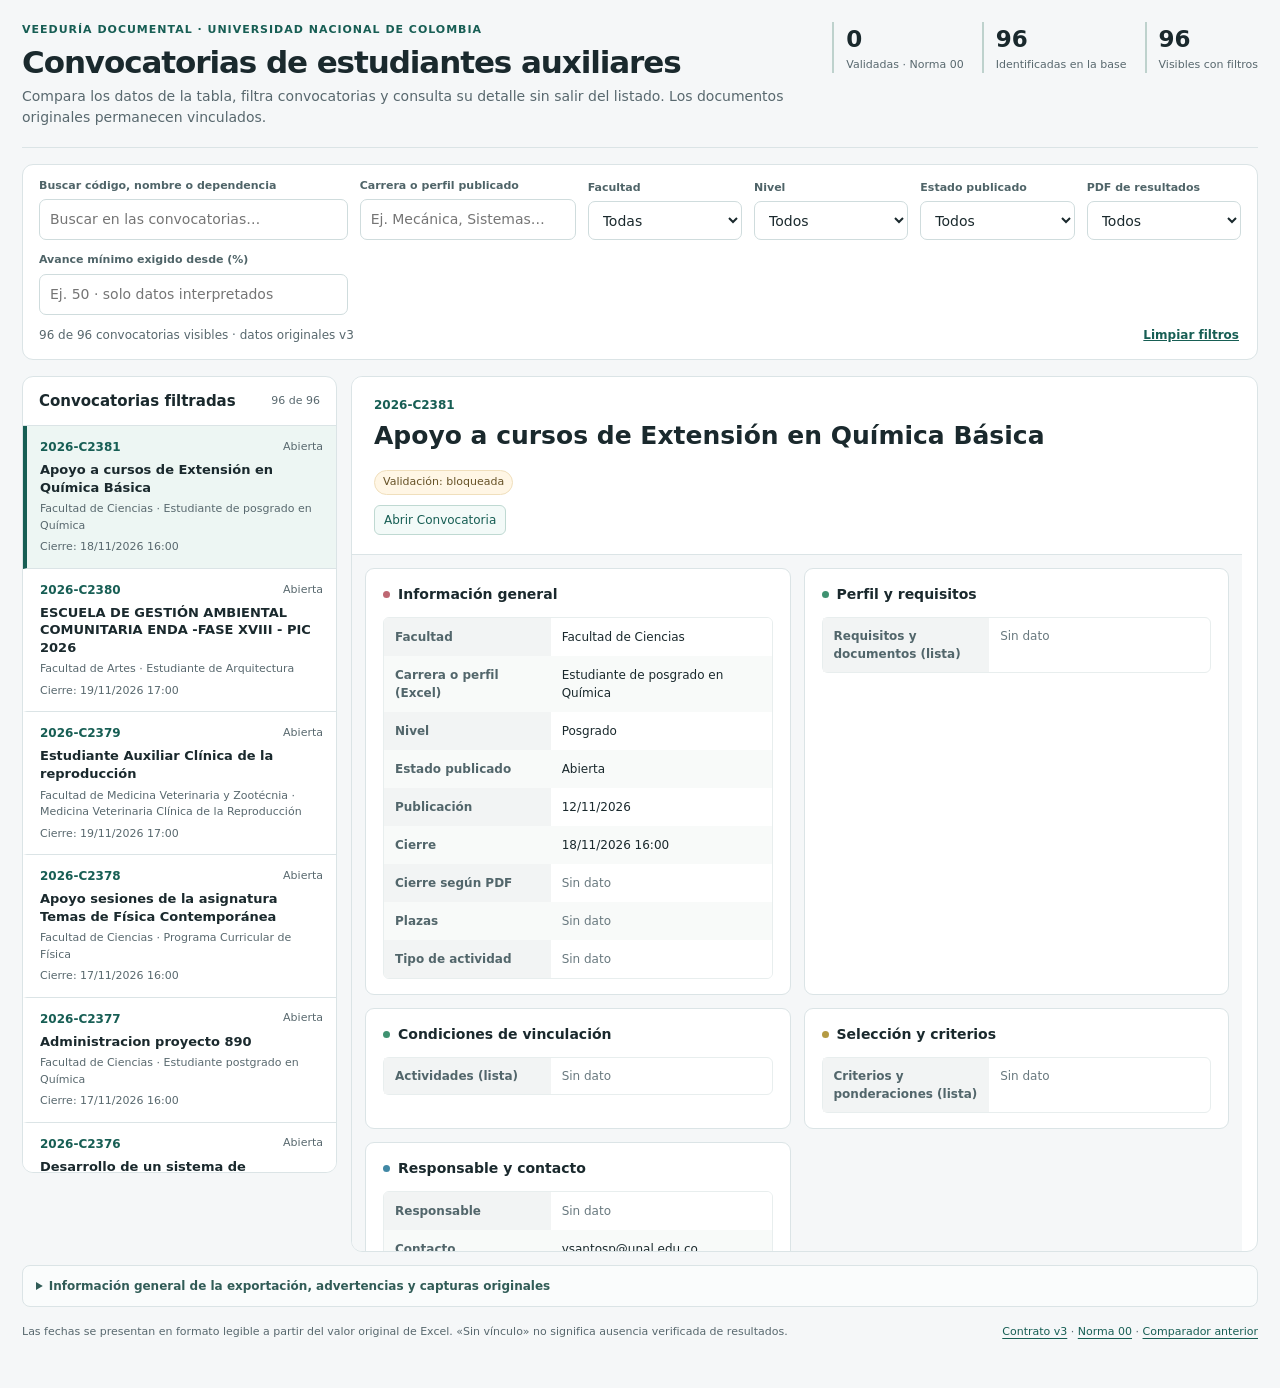
==== commit 8b73dbf3: "Ficha v3: usar facetas IA con evidencia, mostrar lectura PDF y filtrar avance documentado" ====
--- a/index.html
+++ b/index.html
@@ -143,6 +143,20 @@
 @media(max-width:760px){.workspace{display:block}.navigator{position:static}.queue-scroll{max-height:235px;min-height:0}.detail{position:static;max-height:none;margin-top:12px;overflow:visible}.detail-grid{grid-template-columns:repeat(2,minmax(0,1fr))}.detail-grid .detail-block.wide{grid-column:1/-1}.filter-grid{grid-template-columns:repeat(2,minmax(0,1fr))}}
 @media(max-width:560px){.detail-grid{grid-template-columns:1fr;padding:8px}.detail-grid .detail-block.wide{grid-column:auto}.properties{grid-template-columns:minmax(95px,43%) minmax(0,1fr)}.detail-grid .detail-block{padding:12px}.filter-grid{grid-template-columns:1fr}.detail-header{padding:14px}.wrap{padding:12px 8px}}
 
+
+/* Contenido semántico IA: visible, derivado y trazable, sin modificar originales. */
+.evidence-label{display:inline-block;font-size:10px;color:#70552b;margin-left:5px}
+.evidence-link{font-size:11px;color:var(--accent);display:inline-block;margin-left:7px}
+.facet-item{margin:4px 0 8px;padding:7px 9px;background:#f8faf9;border-left:2px solid #c6d7d3;border-radius:3px}
+.facet-value{font-size:12px;overflow-wrap:anywhere}
+.list-facet{margin:8px 0 0;padding-left:19px}
+.list-facet li{margin-bottom:8px}
+.source-reading{border:1px solid var(--border);border-radius:7px;margin:9px 0;overflow:hidden}
+.source-reading summary{background:#f7faf9;padding:9px 11px;font-size:12px;font-weight:700;cursor:pointer}
+.source-reading pre{margin:0;white-space:pre-wrap;overflow-wrap:anywhere;font:12px/1.55 system-ui,sans-serif;padding:13px;background:#fff}
+.source-reading .reading-note{padding:8px 12px;font-size:11px;color:#78622c}
+.facet-disclaimer{font-size:11px;color:#736245;margin:5px 0 9px}
+
 </style>
 </head>
 <body>
@@ -167,6 +181,7 @@
     <div class="field"><label for="level">Nivel</label><select id="level"><option value="">Todos</option></select></div>
     <div class="field"><label for="state">Estado publicado</label><select id="state"><option value="">Todos</option></select></div>
     <div class="field"><label for="results">PDF de resultados</label><select id="results"><option value="">Todos</option><option value="yes">Vinculado</option><option value="no">Sin vínculo</option></select></div>
+    <div class="field"><label for="progressMin">Avance mínimo exigido desde (%)</label><input type="number" min="0" max="100" step="1" id="progressMin" placeholder="Ej. 50 · solo datos interpretados"></div>
   </div>
   <div class="filter-footer"><span id="filter-summary">Los filtros solo organizan la vista; no modifican ni descartan datos.</span><button id="reset" type="button" class="linkbutton">Limpiar filtros</button></div>
 </section>
@@ -222,7 +237,49 @@
     requirements:[/^requisitos?(?: generales| especificos| particulares)?$/, /^condiciones requeridas$/],
     documents:[/^documentos? (?:requeridos?|a presentar|a aportar|para la inscripcion)$/, /^documentacion requerida$/]
   };
-  const fieldNames={title:"Convocatoria",faculty:"Facultad",program:"Carrera o perfil (Excel)",level:"Nivel",state:"Estado publicado",published:"Publicación",closing:"Cierre",email:"Contacto",places:"Plazas",profile:"Perfil requerido",activities:"Actividades",modality:"Modalidad",availability:"Dedicación",stipend:"Estímulo",duration:"Duración",selection:"Forma de selección",criteria:"Criterios de evaluación",responsible:"Responsable",progress:"Avance",requirements:"Requisitos",documents:"Documentación requerida"};
+  const fieldNames={title:"Convocatoria",faculty:"Facultad",program:"Carrera o perfil (Excel)",level:"Nivel",state:"Estado publicado",published:"Publicación",closing:"Cierre",email:"Contacto",places:"Plazas",profile:"Perfil requerido",activities:"Actividades",modality:"Modalidad",availability:"Dedicación",stipend:"Estímulo",duration:"Duración",selection:"Forma de selección",criteria:"Criterios de evaluación",responsible:"Responsable",progress:"Avance",requirements:"Requisitos",documents:"Documentación requerida",typeActivity:"Tipo de actividad",closingPDF:"Cierre según PDF",submission:"Presentación de documentos",resultsDeadline:"Fecha límite de publicación (anunciada)"};
+
+  const facetCategories={
+    places:["oferta.plazas"], profile:["perfil.descripcion","perfil.titulo_pregrado_requerido","perfil.posgrado_actual","perfil.pertenencia_semillero"],
+    progress:["perfil.avance_plan_estudios"],requirements:["perfil.papa_minimo"],documents:["aplicacion.documento."],
+    activities:["oferta.actividad."],typeActivity:["oferta.tipo_actividad"],
+    modality:["oferta.modalidad"],availability:["oferta.carga_horaria"],stipend:["oferta.estimulo_mensual"],
+    duration:["oferta.duracion"],selection:["evaluacion.metodo"],criteria:["evaluacion.criterio."],
+    responsible:["contacto.responsable"],closingPDF:["aplicacion.fecha_cierre"],resultsDeadline:["resultados.fecha_limite_publicacion"],
+    submission:["aplicacion.envio_documentos"]
+  };
+  function facetsFor(c,key){
+    const codes=facetCategories[key]||[];
+    return (c.indicadores_sinteticos||[]).filter(i=>i.version_formula==="IA-normalizacion-1.0"&&codes.some(code=>code.endsWith(".")?i.nombre.startsWith(code):i.nombre===code)&&i.valor&&i.valor.valor_normalizado);
+  }
+  function facetText(i){
+    const v=i.valor.valor_normalizado||{},type=v.tipo;
+    if(type==="porcentaje_de_avance"){
+      if(v.filtro_habilitado===false || (v.minimo_pct===undefined&&v.maximo_pct===undefined))return v.valor_mencionado_pct===undefined?"Valor ambiguo":"Menciona "+v.valor_mencionado_pct+" % (sin comparador inequívoco)";
+      const fragments=[];
+      if(v.minimo_pct!==undefined)fragments.push((v.minimo_inclusivo?"≥ ":"> ")+v.minimo_pct+" %");
+      if(v.maximo_pct!==undefined)fragments.push((v.maximo_inclusivo?"≤ ":"< ")+v.maximo_pct+" %");
+      return fragments.join(" y ");
+    }
+    if(type==="horas_por_semana")return v.valor+" h/semana";
+    if(type==="COP_por_mes")return new Intl.NumberFormat("es-CO",{style:"currency",currency:"COP",maximumFractionDigits:0}).format(v.valor)+"/mes";
+    if(type==="meses")return v.valor+" mes"+(v.valor===1?"":"es");
+    if(i.nombre==="oferta.carga_horaria"&&typeof v.valor==="number")return v.valor+" h/semana";
+    if(i.nombre==="oferta.estimulo_mensual"&&typeof v.valor==="number")return new Intl.NumberFormat("es-CO",{style:"currency",currency:"COP",maximumFractionDigits:0}).format(v.valor)+"/mes";
+    if(v.valor!==undefined&&v.valor!==null)return String(v.valor);
+    return "Sin dato normalizado";
+  }
+  function evidenceLink(i){
+    const frag=document.createDocumentFragment();
+    frag.append(make("span","evidence-label","Lectura IA · sin cotejo visual"));
+    const evidences=i.valor?.evidencias||[];
+    evidences.forEach((ev,j)=>{
+      if(!allowUrl(ev.url_original))return;
+      const a=make("a","evidence-link","PDF pág. "+ev.numero_pagina+(evidences.length>1?" ("+(j+1)+")":""));
+      a.href=ev.url_original;a.target="_blank";a.rel="noopener noreferrer";frag.append(a);
+    });
+    return frag;
+  }
   let db=null;
   let allRows=[];
   let selected=null;
@@ -298,7 +355,8 @@
     order.forEach(value=>{const o=make("option","",value);o.value=value;select.append(o);});
   }
   function filtered(){
-    const q=clean($("search").value),p=clean($("program").value);
+    const q=clean($("search").value),p=clean($("program").value),minInput=$("progressMin").value;
+    const requestedMin=minInput===""?null:Number(minInput);
     const faculty=$("faculty").value,level=$("level").value,state=$("state").value,results=$("results").value;
     return allRows.filter(row=>{
       const text=clean([row.item.numero,row.title,row.faculty,row.program,row.level,row.state,display(row.item,"email")].join(" "));
@@ -309,6 +367,14 @@
       if(state && !uniqueTexts(row.item,"state").includes(state))return false;
       if(results==="yes"&&!row.pdfResult)return false;
       if(results==="no"&&row.pdfResult)return false;
+      if(requestedMin!==null){
+        if(!Number.isFinite(requestedMin)||requestedMin<0||requestedMin>100)return false;
+        const valid=facetsFor(row.item,"progress").some(i=>{
+          const v=i.valor.valor_normalizado;
+          return v.filtro_habilitado!==false&&typeof v.minimo_pct==="number"&&v.minimo_pct>=requestedMin;
+        });
+        if(!valid)return false;
+      }
       return true;
     });
   }
@@ -369,7 +435,16 @@
     keys.forEach(key=>{
       const vals=entries(c,key);
       const dt=make("dt","",fieldNames[key]||key),dd=make("dd");
-      if(!vals.length){dd.append(make("span","missing","Sin dato"));dl.append(dt,dd);return;}
+      if(!vals.length){
+        const derived=facetsFor(c,key);
+        if(!derived.length)dd.append(make("span","missing","Sin dato"));
+        else derived.forEach((i,j)=>{
+          if(j>0)dd.append(make("div","note","Otra condición registrada:"));
+          dd.append(make("div","facet-value",facetText(i)));
+          dd.append(evidenceLink(i));
+        });
+        dl.append(dt,dd);return;
+      }
       const grouped=[...new Map(vals.map(v=>[String(v.fuente_id)+"|"+String(v.literal_completo),v])).values()];
       grouped.forEach((entry,i)=>{
         if(i>0)dd.append(make("div","note","Otra ocurrencia de la fuente:"));
@@ -395,9 +470,20 @@
       item.append(list);section.append(item);
     });
     if(!count&&emptyLabel){
-      const box=make("div","list-placeholder");
-      box.append(make("span","list-name",emptyLabel),make("span","list-value missing","Sin dato"));
-      section.append(box);
+      const key=emptyLabel.startsWith("Requisitos")?"requirements":emptyLabel.startsWith("Actividades")?"activities":"criteria";
+      const prefix=key==="requirements"?["perfil.competencia.","aplicacion.documento."]:key==="activities"?["oferta.actividad."]:["evaluacion.criterio."];
+      const derived=(c.indicadores_sinteticos||[]).filter(i=>i.version_formula==="IA-normalizacion-1.0"&&prefix.some(p=>i.nombre.startsWith(p)));
+      if(derived.length){
+        const wrap=make("div","observation"),label=make("div","observation-label",emptyLabel);
+        wrap.append(label);
+        const ol=make("ol","list-facet");
+        derived.forEach(i=>{const li=make("li");li.append(make("div","facet-value",facetText(i)),evidenceLink(i));ol.append(li);});
+        wrap.append(ol);section.append(wrap);
+      }else{
+        const box=make("div","list-placeholder");
+        box.append(make("span","list-name",emptyLabel),make("span","list-value missing","Sin dato"));
+        section.append(box);
+      }
     }
     return count;
   }
@@ -488,7 +574,7 @@
     host.append(head);
     const grid=make("div","detail-grid");host.append(grid);
     let s=block("Información general","red");
-    addFacts(s,c,["faculty","program","level","state","published","closing","places"]);
+    addFacts(s,c,["faculty","program","level","state","published","closing","closingPDF","places","typeActivity"]);
     grid.append(s);
 
     s=block("Perfil y requisitos","green");
@@ -497,7 +583,7 @@
     grid.append(s);
 
     s=block("Condiciones de vinculación","green");
-    addFacts(s,c,["activities","modality","availability","stipend","duration"]);
+    addFacts(s,c,["activities","modality","availability","stipend","duration","submission"]);
     renderLists(s,c,t=>/actividades/.test(t),"Actividades (lista)");
     grid.append(s);
 
@@ -512,6 +598,7 @@
 
     s=block("Resultados de selección","blue");
     s.classList.add("wide");
+    addFacts(s,c,["resultsDeadline"]);
     const resultSources=(c.fuentes_originales||[]).filter(f=>f.tipo==="resultados_pdf");
     const checks=(c.control_validacion?.comprobaciones_resultados||[]);
     const confirmedAbsence=checks.some(q=>q.estado==="sin_pdf_verificado_al_corte");
@@ -539,6 +626,28 @@
     });
     grid.append(s);
 
+    s=block("Lectura documental preliminar por páginas","blue");
+    s.classList.add("wide");
+    s.append(make("p","facet-disclaimer","Se muestra el texto previamente capturado por IA, por página y sin convertirlo en datos cotejados. Puede contener errores de orden o casillas sin interpretar."));
+    let sourcePages=0;
+    (c.fuentes_originales||[]).filter(f=>f.tipo!=="excel").forEach(f=>{
+      const pages=f.pdf_lectura_previa?.datos_textuales_originales?.paginas||[];
+      pages.forEach(p=>{
+        const txt=p.texto_original_orden_lectura_aproximado||p.texto_original_orden_pdf;
+        if(!nonempty(txt))return;
+        sourcePages++;
+        const box=make("details","source-reading");
+        box.append(make("summary","",String(f.nombre_literal||f.tipo)+" · página "+p.numero_pagina));
+        if(sourcePages===1)box.open=true;
+        box.append(make("p","reading-note","Texto sin cotejo visual ni estructura tabular certificada"));
+        box.append(make("pre","",txt));
+        grid.append(s);
+        s.append(box);
+      });
+    });
+    if(!sourcePages)s.append(make("p","missing","Sin lectura textual preliminar disponible."));
+    grid.append(s);
+
     s=block("Fuentes y control de validación","","validation");
     s.classList.add("wide");
     s.append(make("p","data-note","Los espacios «Sin dato» permiten identificar información todavía no estructurada. No indican por sí solos que falte en el documento original."));
@@ -595,10 +704,10 @@
       populateFilter("faculty",allRows.flatMap(r=>uniqueTexts(r.item,"faculty")));
       populateFilter("level",allRows.flatMap(r=>uniqueTexts(r.item,"level")));
       populateFilter("state",allRows.flatMap(r=>uniqueTexts(r.item,"state")));
-      ["search","program"].forEach(id=>$(id).addEventListener("input",drawRows));
+      ["search","program","progressMin"].forEach(id=>$(id).addEventListener("input",drawRows));
       ["faculty","level","state","results"].forEach(id=>$(id).addEventListener("change",drawRows));
       $("reset").addEventListener("click",()=>{
-        ["search","program","faculty","level","state","results"].forEach(id=>$(id).value="");
+        ["search","program","faculty","level","state","results","progressMin"].forEach(id=>$(id).value="");
         drawRows();
       });
       drawRows();
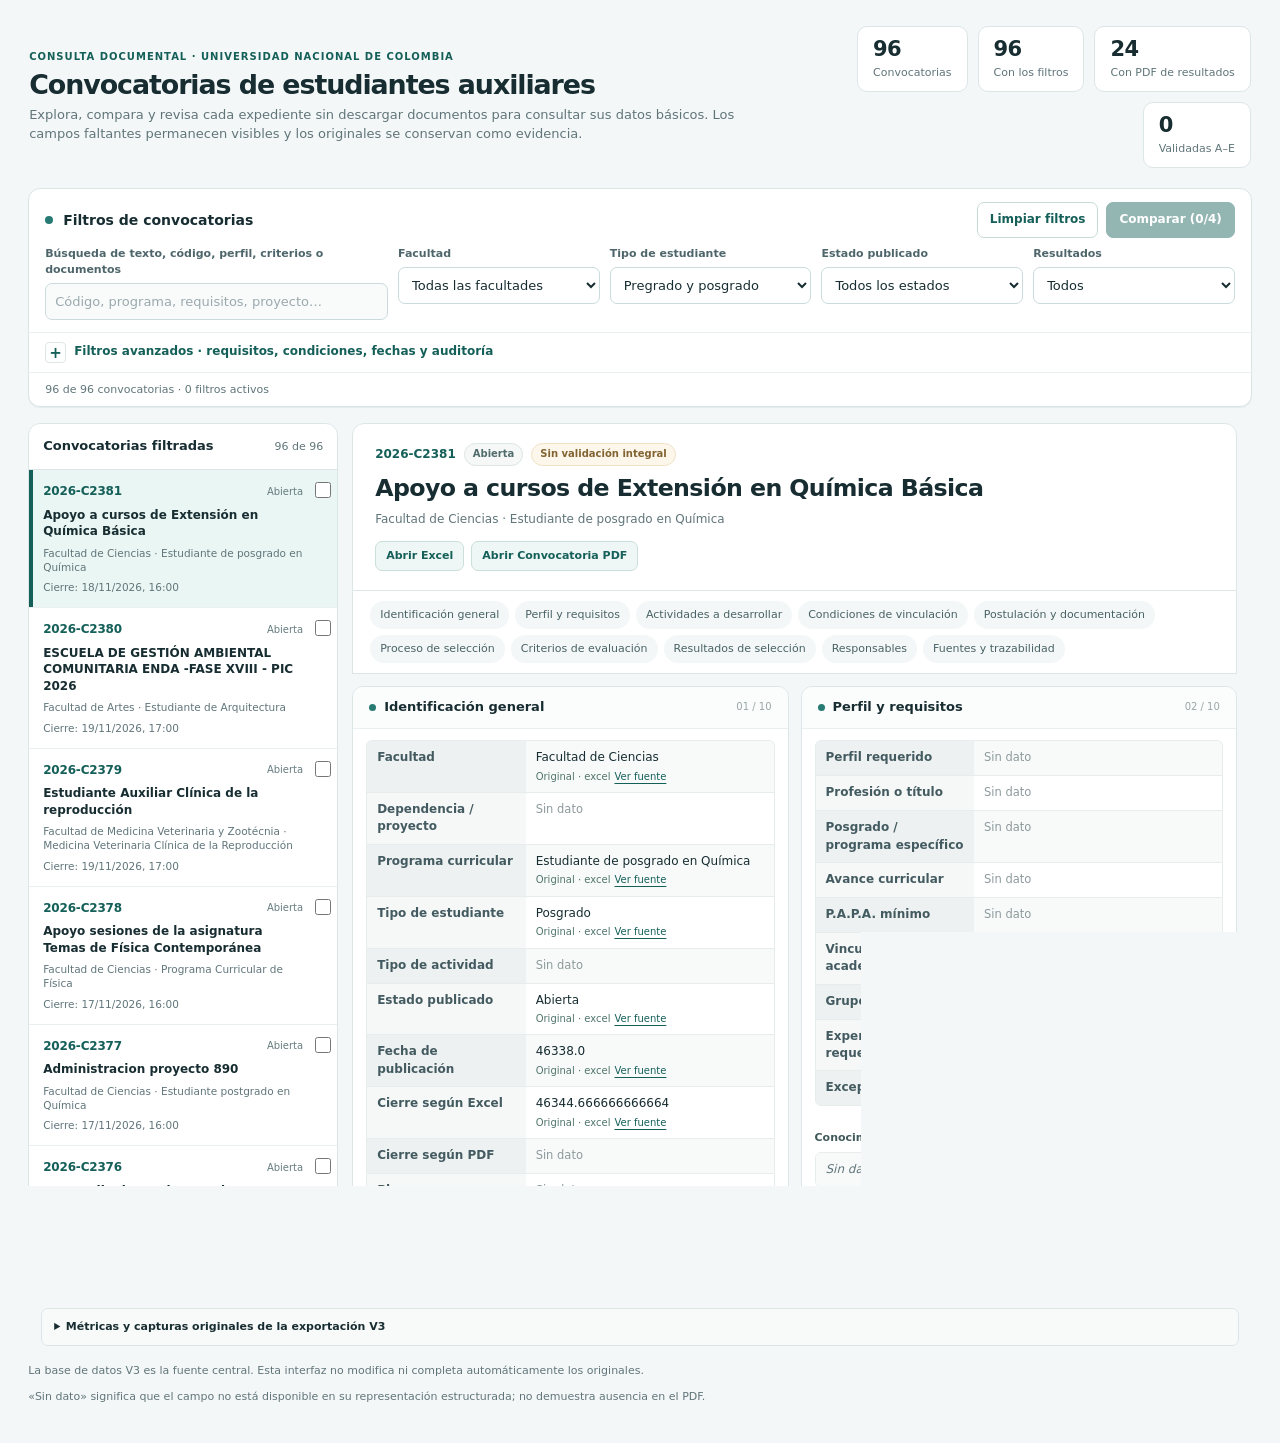
==== commit 04e2b3b1: "Publicar interfaz ideal V3: filtros avanzados, barra lateral y ficha de diez categorías" ====
--- a/index.html
+++ b/index.html
@@ -2,719 +2,94 @@
 <html lang="es">
 <head>
 <meta charset="utf-8">
-<meta name="viewport" content="width=device-width, initial-scale=1">
+<meta name="viewport" content="width=device-width,initial-scale=1">
 <meta name="color-scheme" content="light">
-<title>Convocatorias · Veeduría UNAL</title>
-<style>
-:root{color-scheme:light;font-family:system-ui,-apple-system,"Segoe UI",sans-serif;--bg:#f5f7f8;--paper:#fff;--ink:#1a292d;--muted:#58686e;--border:#dbe4e6;--accent:#175e54;--accent-soft:#edf6f3}
-*{box-sizing:border-box}
-body{background:var(--bg);color:var(--ink);margin:0;font-size:14px;line-height:1.5}
-a{color:var(--accent);text-decoration-thickness:1px;text-underline-offset:3px;overflow-wrap:anywhere}
-button,input,select{font:inherit}
-button{cursor:pointer}
-button:focus-visible,input:focus-visible,select:focus-visible,a:focus-visible,summary:focus-visible{outline:3px solid #65b7a3;outline-offset:2px}
-.wrap{max-width:1720px;margin:0 auto;padding:22px 22px 48px}
-header.top{display:flex;align-items:flex-start;justify-content:space-between;gap:16px;padding-bottom:19px;border-bottom:1px solid var(--border)}
-.kicker{font-size:11px;letter-spacing:.09em;text-transform:uppercase;color:var(--accent);font-weight:800}
-h1{font-size:clamp(23px,2.5vw,31px);line-height:1.2;letter-spacing:-.035em;margin:5px 0}
-.subtitle{color:var(--muted);max-width:780px;margin:4px 0 0}
-.stats{display:flex;gap:18px;flex-wrap:wrap;align-items:flex-start;justify-content:flex-end}
-.stat{min-width:105px;padding-left:12px;border-left:2px solid #bed2cd}
-.stat strong{font-size:23px;display:block;font-variant-numeric:tabular-nums}
-.stat span{color:var(--muted);font-size:11px;display:block}
-.filters{margin:16px 0;padding:13px 16px;border:1px solid var(--border);border-radius:11px;background:var(--paper)}
-.filter-grid{display:grid;grid-template-columns:minmax(200px,2fr) minmax(150px,1.4fr) repeat(3,minmax(120px,1fr)) minmax(135px,1fr);gap:12px;align-items:end}
-.field label{font-size:11px;font-weight:750;color:#4f6468;display:block;margin-bottom:5px}
-.field input,.field select{border-radius:7px;border:1px solid #cfdcdd;background:white;padding:9px 10px;width:100%;min-height:39px;color:var(--ink)}
-.filter-footer{display:flex;justify-content:space-between;align-items:center;margin-top:9px;gap:12px;font-size:12px;color:var(--muted);flex-wrap:wrap}
-.linkbutton{border:0;background:transparent;color:var(--accent);font-size:12px;font-weight:750;text-decoration:underline;padding:2px}
-.workspace{display:grid;grid-template-columns:minmax(490px,1.12fr) minmax(390px,1fr);gap:15px;align-items:start}
-.panel{background:var(--paper);border:1px solid var(--border);border-radius:11px;overflow:hidden;min-width:0}
-.panel-title{padding:13px 16px;display:flex;justify-content:space-between;gap:12px;align-items:center;border-bottom:1px solid var(--border)}
-.panel-title h2{font-size:15px;margin:0}
-.tiny{font-size:11px;color:var(--muted)}
-.table-scroll{max-height:calc(100vh - 251px);min-height:240px;overflow:auto;overscroll-behavior:contain}
-table{border-collapse:collapse;width:100%;text-align:left}
-.list-table{min-width:830px}
-th,td{border-bottom:1px solid #e8eff0;text-align:left;vertical-align:top;padding:10px 12px;overflow-wrap:anywhere}
-th{background:#f5f8f8;color:#53666a;font-size:11px;white-space:nowrap;font-weight:750}
-.list-table thead th{position:sticky;top:0;z-index:2;border-bottom:1px solid var(--border)}
-.list-table tbody tr{cursor:pointer}
-.list-table tbody tr:hover{background:#f7faf9}
-.list-table tbody tr[aria-selected="true"]{background:#eaf5f1}
-.list-table tbody tr[aria-selected="true"] td:first-child{box-shadow:inset 3px 0 var(--accent)}
-.list-table td{font-size:12px;line-height:1.45}
-.code-button{border:0;background:transparent;color:var(--accent);font-weight:800;padding:0;text-align:left}
-.title-cell{min-width:190px;max-width:310px;font-weight:650}
-.program-cell{max-width:260px}
-.date-cell{font-variant-numeric:tabular-nums;white-space:nowrap}
-.mini-state{font-size:11px;white-space:nowrap}
-.mini-state.pending{color:#7b602b}
-.empty{padding:20px;color:var(--muted);font-size:13px;background:#f9fbfb;border:1px dashed #d2dddd;border-radius:8px}
-.table-empty{border:0;border-radius:0}
-.detail{position:sticky;top:12px;max-height:calc(100vh - 24px);overflow-y:auto;overscroll-behavior:contain;scrollbar-gutter:stable}
-.detail-header{padding:17px 19px;border-bottom:1px solid var(--border)}
-.detail-header .code{font-size:12px;font-weight:800;color:var(--accent)}
-.detail-header h2{font-size:19px;line-height:1.32;margin:6px 0;overflow-wrap:anywhere}
-.detail-status{font-size:11px;color:#655126;background:#fff6e5;border:1px solid #f0dfbc;border-radius:30px;display:inline-block;padding:3px 8px;margin-top:8px}
-.detail-block{padding:16px 19px;border-bottom:1px solid var(--border);min-width:0}
-.detail-block:last-child{border-bottom:0}
-.detail-block h3{font-size:14px;margin:0 0 9px;display:flex;align-items:center;gap:8px}
-.dot{width:7px;height:7px;border-radius:99px;display:inline-block;flex:none;background:var(--accent)}
-.dot.green{background:#3f9271}.dot.yellow{background:#b49a43}.dot.blue{background:#4188a5}.dot.red{background:#be6772}
-.properties{display:grid;grid-template-columns:minmax(120px,36%) minmax(0,1fr);margin:0}
-.properties dt,.properties dd{margin:0;padding:8px 0;border-bottom:1px solid #edf1f1;overflow-wrap:anywhere}
-.properties dt{font-weight:700;font-size:12px;color:#627379;padding-right:10px}
-.properties dd{font-size:12.5px;white-space:pre-wrap}
-.properties dt:last-of-type,.properties dd:last-of-type{border-bottom:0}
-.missing{color:#89969a;font-style:italic}
-.note{color:#617176;font-size:12px;margin:8px 0}
-.note.warning{color:#88652d}
-.sources{display:flex;flex-wrap:wrap;gap:7px;margin-top:10px}
-.source-link{font-size:12px;display:inline-block;padding:5px 9px;border:1px solid #bfd9d2;background:#f3faf8;border-radius:6px;text-decoration:none}
-.source-link:hover{background:#e6f4ef}
-.observation{padding:10px 11px;background:#fafcfc;border:1px solid #e6ecec;border-radius:7px;margin:7px 0}
-.observation-label{font-size:12px;font-weight:750;margin-bottom:3px}
-.observation-text{white-space:pre-wrap;overflow-wrap:anywhere;font-size:12px}
-.observation-src{font-size:11px;color:#6c7c80;margin-top:6px}
-.results-table,.criteria-table{min-width:560px}
-.results-table td,.criteria-table td{font-size:12px;white-space:pre-wrap}
-.results-table th,.criteria-table th{white-space:normal}
-.info-table-scroll{overflow-x:auto;border:1px solid #e2e9ea;border-radius:8px}
-section[data-kind="validation"]{background:#fffdf8}
-details.archive{border:1px solid var(--border);border-radius:8px;background:#fafcfc;margin-top:9px;overflow:hidden}
-details.archive>summary{padding:11px 13px;cursor:pointer;font-size:12px;font-weight:750;color:#315c57}
-details.archive[open]>summary{border-bottom:1px solid var(--border)}
-.archive-body{padding:10px 14px;max-height:460px;overflow:auto}
-.raw-fields{margin:0;display:grid;grid-template-columns:minmax(110px,30%) minmax(0,1fr)}
-.raw-fields dt,.raw-fields dd{font-size:11px;border-bottom:1px solid #e8eeee;margin:0;padding:6px 7px;overflow-wrap:anywhere}
-.raw-fields dt{color:#657478;font-weight:700}
-.raw-fields dd{white-space:pre-wrap}
-.raw-list{margin:0;padding:0 0 0 16px}
-.raw-list>li{margin:6px 0;padding:5px;border-left:1px solid #d8e2e3;overflow-wrap:anywhere}
-.raw-subtitle{font-weight:750;font-size:12px}
-.doc-row{padding:8px 0;border-bottom:1px solid #edf0f0;display:flex;flex-wrap:wrap;align-items:center;justify-content:space-between;gap:8px;font-size:12px}
-.doc-row:last-child{border-bottom:0}
-.footer{font-size:11px;color:var(--muted);margin-top:17px;display:flex;gap:12px;flex-wrap:wrap;justify-content:space-between}
-@media(max-width:1190px){.filter-grid{grid-template-columns:repeat(3,minmax(0,1fr))}.workspace{grid-template-columns:minmax(410px,1.05fr) minmax(340px,1fr)}.wrap{padding:16px 12px}}
-@media(max-width:880px){header.top{display:block}.stats{justify-content:flex-start;margin-top:12px}.workspace{display:block}.table-scroll{max-height:330px}.detail{position:static;max-height:none;margin-top:14px;scrollbar-gutter:auto}.filter-grid{grid-template-columns:repeat(2,minmax(0,1fr))}.list-table{min-width:820px}}
-@media(max-width:500px){.filter-grid{grid-template-columns:1fr}.filter-grid .field:nth-child(1){grid-column:auto}.wrap{padding:14px 9px}.detail-block,.detail-header{padding:13px 12px}.properties{grid-template-columns:minmax(90px,38%) minmax(0,1fr)}}
-
-/* Vista documental: navegación persistente y ficha técnica prioritaria. */
-.workspace{grid-template-columns:minmax(250px,315px) minmax(0,1fr);gap:14px;align-items:start}
-.navigator{position:sticky;top:12px}
-.queue-scroll{max-height:calc(100vh - 154px);min-height:330px;overflow-y:auto;overscroll-behavior:contain}
-.queue-list{display:flex;flex-direction:column;gap:0}
-.queue-card{display:block;width:100%;border:0;border-bottom:1px solid var(--border);border-left:4px solid transparent;background:#fff;text-align:left;padding:12px 13px;color:var(--ink);border-radius:0}
-.queue-card:last-child{border-bottom:0}
-.queue-card:hover{background:#f7faf9}
-.queue-card[aria-current="true"]{background:#edf6f3;border-left-color:var(--accent)}
-.queue-card-top{display:flex;justify-content:space-between;align-items:center;gap:8px;margin-bottom:5px}
-.queue-code{font-size:12px;color:var(--accent);font-weight:800}
-.queue-state{color:var(--muted);font-size:11px;text-align:right}
-.queue-title{font-size:13px;line-height:1.35;font-weight:700;overflow-wrap:anywhere}
-.queue-meta{font-size:11px;color:var(--muted);margin-top:5px;overflow-wrap:anywhere}
-.queue-count{white-space:nowrap}
-.detail{position:sticky;top:12px;max-height:calc(100vh - 24px);overflow-y:auto;scrollbar-gutter:stable;overscroll-behavior:contain}
-.detail-header{padding:19px 22px;background:#fff}
-.detail-header h2{font-size:clamp(19px,2vw,25px);line-height:1.3;margin:6px 0 10px}
-.detail-grid{display:grid;grid-template-columns:repeat(2,minmax(0,1fr));gap:13px;padding:13px;background:var(--bg)}
-.detail-grid .detail-block{border:1px solid var(--border);border-radius:9px;padding:15px 17px;background:#fff;min-width:0}
-.detail-grid .detail-block.wide{grid-column:1/-1}
-.detail-block h3{font-size:14px;margin:0 0 12px}
-.properties{grid-template-columns:minmax(130px,43%) minmax(0,1fr);border:1px solid #e8eeee;border-radius:6px;overflow:hidden}
-.properties dt,.properties dd{margin:0;border-bottom:0;padding:10px 11px;min-height:36px;font-size:12px;overflow-wrap:anywhere}
-.properties dt{background:#f2f4f4;color:#52666b;font-weight:700}
-.properties dd{background:#fff;white-space:pre-wrap}
-.properties dt:nth-of-type(even),.properties dd:nth-of-type(even){background:#f8faf9}
-.properties dt:last-of-type,.properties dd:last-of-type{border-bottom:0}
-.missing{font-style:normal;color:#69797f;font-weight:500}
-.list-placeholder{display:grid;grid-template-columns:minmax(130px,43%) minmax(0,1fr);border:1px solid #e8eeee;border-radius:6px;margin-top:9px;font-size:12px}
-.list-placeholder .list-name{font-weight:700;color:#52666b;background:#f2f4f4;padding:9px 11px}
-.list-placeholder .list-value{padding:9px 11px}
-.data-note{font-size:11px;color:var(--muted);margin:8px 0 0}
-.results-table{min-width:590px}
-.results-table th,.results-table td{font-size:12px}
-.results-empty{text-align:center;color:#69797f;background:#f8faf9;padding:20px!important}
-.result-summary{font-size:12px;color:#52666b;margin:0 0 10px}
-.detail-grid section[data-kind="validation"]{background:#fff}
-@media(max-width:1190px){.workspace{grid-template-columns:minmax(220px,285px) minmax(0,1fr)}.filter-grid{grid-template-columns:repeat(3,minmax(0,1fr))}}
-@media(max-width:980px){.detail-grid{grid-template-columns:1fr}.detail-grid .detail-block.wide{grid-column:auto}}
-@media(max-width:760px){.workspace{display:block}.navigator{position:static}.queue-scroll{max-height:235px;min-height:0}.detail{position:static;max-height:none;margin-top:12px;overflow:visible}.detail-grid{grid-template-columns:repeat(2,minmax(0,1fr))}.detail-grid .detail-block.wide{grid-column:1/-1}.filter-grid{grid-template-columns:repeat(2,minmax(0,1fr))}}
-@media(max-width:560px){.detail-grid{grid-template-columns:1fr;padding:8px}.detail-grid .detail-block.wide{grid-column:auto}.properties{grid-template-columns:minmax(95px,43%) minmax(0,1fr)}.detail-grid .detail-block{padding:12px}.filter-grid{grid-template-columns:1fr}.detail-header{padding:14px}.wrap{padding:12px 8px}}
-
-
-/* Contenido semántico IA: visible, derivado y trazable, sin modificar originales. */
-.evidence-label{display:inline-block;font-size:10px;color:#70552b;margin-left:5px}
-.evidence-link{font-size:11px;color:var(--accent);display:inline-block;margin-left:7px}
-.facet-item{margin:4px 0 8px;padding:7px 9px;background:#f8faf9;border-left:2px solid #c6d7d3;border-radius:3px}
-.facet-value{font-size:12px;overflow-wrap:anywhere}
-.list-facet{margin:8px 0 0;padding-left:19px}
-.list-facet li{margin-bottom:8px}
-.source-reading{border:1px solid var(--border);border-radius:7px;margin:9px 0;overflow:hidden}
-.source-reading summary{background:#f7faf9;padding:9px 11px;font-size:12px;font-weight:700;cursor:pointer}
-.source-reading pre{margin:0;white-space:pre-wrap;overflow-wrap:anywhere;font:12px/1.55 system-ui,sans-serif;padding:13px;background:#fff}
-.source-reading .reading-note{padding:8px 12px;font-size:11px;color:#78622c}
-.facet-disclaimer{font-size:11px;color:#736245;margin:5px 0 9px}
-
-</style>
+<meta name="description" content="Explorador público de convocatorias y resultados de estudiantes auxiliares. Fichas completas, comparaciones, filtros y fuentes verificables.">
+<title>Convocatorias · Consulta y veeduría UNAL</title>
+<link rel="stylesheet" href="./assets/visor-ideal-v3.css">
 </head>
 <body>
-<div class="wrap">
-<header class="top">
-  <div>
-    <div class="kicker">Veeduría documental · Universidad Nacional de Colombia</div>
-    <h1>Convocatorias de estudiantes auxiliares</h1>
-    <p class="subtitle">Compara los datos de la tabla, filtra convocatorias y consulta su detalle sin salir del listado. Los documentos originales permanecen vinculados.</p>
+<div class="shell">
+  <header class="topbar">
+    <div>
+      <div class="eyebrow">Consulta documental · Universidad Nacional de Colombia</div>
+      <h1>Convocatorias de estudiantes auxiliares</h1>
+      <p class="subtitle">Explora, compara y revisa cada expediente sin descargar documentos para consultar sus datos básicos. Los campos faltantes permanecen visibles y los originales se conservan como evidencia.</p>
+    </div>
+    <div class="topmetrics" aria-label="Métricas de la base">
+      <div class="metric"><strong id="metric-total">—</strong><small>Convocatorias</small></div>
+      <div class="metric"><strong id="metric-visible">—</strong><small>Con los filtros</small></div>
+      <div class="metric"><strong id="metric-results">—</strong><small>Con PDF de resultados</small></div>
+      <div class="metric"><strong id="metric-validated">—</strong><small>Validadas A–E</small></div>
+    </div>
+  </header>
+
+  <section class="filters" aria-labelledby="filters-title">
+    <div class="filter-header">
+      <div class="filter-heading"><span class="filter-dot" aria-hidden="true"></span><h2 id="filters-title">Filtros de convocatorias</h2></div>
+      <div class="filter-actions">
+        <button class="btn" type="button" id="reset">Limpiar filtros</button>
+        <button class="btn primary" type="button" id="compare" disabled>Comparar (0/4)</button>
+        <button class="btn" type="button" id="show-detail" hidden>Volver a la ficha</button>
+      </div>
+    </div>
+    <div class="basic-filters">
+      <div class="field search"><label id="label-search" for="search">Búsqueda de texto, código, perfil, criterios o documentos</label><input data-filter id="search" type="search" placeholder="Código, programa, requisitos, proyecto…"></div>
+      <div class="field"><label id="label-faculty" for="faculty">Facultad</label><select data-filter id="faculty"><option value="">Todas las facultades</option></select></div>
+      <div class="field"><label id="label-level" for="level">Tipo de estudiante</label><select data-filter id="level"><option value="">Pregrado y posgrado</option></select></div>
+      <div class="field"><label id="label-state" for="state">Estado publicado</label><select data-filter id="state"><option value="">Todos los estados</option></select></div>
+      <div class="field"><label id="label-results" for="results">Resultados</label><select data-filter id="results"><option value="">Todos</option><option value="pdf">Con PDF vinculado</option><option value="table">Con participantes estructurados</option><option value="none">Sin resultados vinculados</option></select></div>
+    </div>
+
+    <details class="advanced" id="advanced-filters">
+      <summary>Filtros avanzados · requisitos, condiciones, fechas y auditoría</summary>
+      <div class="advanced-grid">
+        <div class="filter-section-label">Perfil y características académicas</div>
+        <div class="field"><label id="label-program" for="program">Carrera / programa / perfil</label><input data-filter id="program" placeholder="Ej. Ingeniería Mecánica"></div>
+        <div class="field"><label id="label-seedbed" for="seedbed">Semillero o grupo</label><input data-filter id="seedbed" placeholder="Ej. SEMIBIOT"></div>
+        <div class="field"><label id="label-advanceMin" for="advanceMin">Avance mínimo exigido desde (%)</label><input data-filter id="advanceMin" type="number" min="0" max="100" step="1" placeholder="Ej. 40"></div>
+        <div class="field"><label id="label-papaMin" for="papaMin">P.A.P.A. requerido desde</label><input data-filter id="papaMin" type="number" min="0" max="5" step=".1" placeholder="Ej. 3,5"></div>
+        <div class="field"><label id="label-activityType" for="activityType">Tipo de actividad</label><select data-filter id="activityType"><option value="">Todos</option></select></div>
+
+        <div class="filter-section-label">Condiciones de vinculación y plazas</div>
+        <div class="field"><label id="label-modality" for="modality">Modalidad</label><select data-filter id="modality"><option value="">Todas</option></select></div>
+        <div class="field"><label id="label-placesMin" for="placesMin">Plazas mínimas</label><input data-filter id="placesMin" type="number" min="0" step="1" placeholder="Ej. 1"></div>
+        <div class="field"><label id="label-placesMax" for="placesMax">Plazas máximas</label><input data-filter id="placesMax" type="number" min="0" step="1" placeholder="Ej. 3"></div>
+        <div class="field"><label id="label-hoursMin" for="hoursMin">Horas mín./semana</label><input data-filter id="hoursMin" type="number" min="0" step=".5" placeholder="Ej. 8"></div>
+        <div class="field"><label id="label-hoursMax" for="hoursMax">Horas máx./semana</label><input data-filter id="hoursMax" type="number" min="0" step=".5" placeholder="Ej. 20"></div>
+        <div class="field"><label id="label-stipendMin" for="stipendMin">Estímulo mensual desde (COP)</label><input data-filter id="stipendMin" type="number" min="0" step="1000" placeholder="Ej. 1000000"></div>
+        <div class="field"><label id="label-stipendMax" for="stipendMax">Estímulo mensual hasta (COP)</label><input data-filter id="stipendMax" type="number" min="0" step="1000" placeholder="Ej. 2000000"></div>
+
+        <div class="filter-section-label">Selección, resultados, fechas y calidad de la información</div>
+        <div class="field"><label id="label-criteriaMin" for="criteriaMin">N.º mínimo de criterios</label><input data-filter id="criteriaMin" type="number" min="0" step="1" placeholder="Ej. 3"></div>
+        <div class="field"><label id="label-start" for="start">Cierre desde (Excel)</label><input data-filter id="start" type="date"></div>
+        <div class="field"><label id="label-end" for="end">Cierre hasta (Excel)</label><input data-filter id="end" type="date"></div>
+        <div class="field"><label id="label-missing" for="missing">Detectar información faltante</label><select data-filter id="missing"><option value="">Todos los registros</option><option value="criteria">Sin criterios estructurados</option><option value="results">Sin participantes estructurados</option><option value="profile">Sin perfil estructurado</option><option value="stipend">Sin estímulo estructurado</option><option value="docs">Sin documentos estructurados</option><option value="responsible">Sin responsable estructurado</option></select></div>
+        <div class="field"><label id="label-validated" for="validated">Control de validación</label><select data-filter id="validated"><option value="">Todos</option><option value="yes">Validados</option><option value="no">Sin validación completa</option></select></div>
+      </div>
+    </details>
+    <div class="filter-footer">
+      <div id="filter-summary" role="status">Cargando la exportación documental V3…</div>
+      <div class="filter-badges" id="active-filters" aria-label="Filtros activos"></div>
+    </div>
+  </section>
+
+  <div class="workspace">
+    <aside class="panel navigator" aria-label="Convocatorias filtradas">
+      <div class="navhead"><h2>Convocatorias filtradas</h2><span class="smallmuted" id="filtered-count">—</span></div>
+      <div class="navscroll"><div id="case-list" class="case-list" role="list" aria-label="Seleccionar convocatoria"></div></div>
+      <div class="navfoot">Marca hasta cuatro expedientes con las casillas laterales para compararlos sin salir de esta página.</div>
+    </aside>
+    <main class="mainview" id="mainview" aria-live="polite" aria-label="Ficha completa o comparación de convocatorias">
+      <div class="notice">Cargando expedientes desde la base de datos V3…</div>
+    </main>
   </div>
-  <div class="stats" aria-label="Métricas oficiales">
-    <div class="stat"><strong id="metric-validated">—</strong><span>Validadas · Norma 00</span></div>
-    <div class="stat"><strong id="metric-total">—</strong><span>Identificadas en la base</span></div>
-    <div class="stat"><strong id="metric-visible">—</strong><span>Visibles con filtros</span></div>
-  </div>
-</header>
-<section class="filters" aria-label="Filtrar convocatorias">
-  <div class="filter-grid">
-    <div class="field"><label for="search">Buscar código, nombre o dependencia</label><input type="search" id="search" placeholder="Buscar en las convocatorias…"></div>
-    <div class="field"><label for="program">Carrera o perfil publicado</label><input type="search" id="program" placeholder="Ej. Mecánica, Sistemas…"></div>
-    <div class="field"><label for="faculty">Facultad</label><select id="faculty"><option value="">Todas</option></select></div>
-    <div class="field"><label for="level">Nivel</label><select id="level"><option value="">Todos</option></select></div>
-    <div class="field"><label for="state">Estado publicado</label><select id="state"><option value="">Todos</option></select></div>
-    <div class="field"><label for="results">PDF de resultados</label><select id="results"><option value="">Todos</option><option value="yes">Vinculado</option><option value="no">Sin vínculo</option></select></div>
-    <div class="field"><label for="progressMin">Avance mínimo exigido desde (%)</label><input type="number" min="0" max="100" step="1" id="progressMin" placeholder="Ej. 50 · solo datos interpretados"></div>
-  </div>
-  <div class="filter-footer"><span id="filter-summary">Los filtros solo organizan la vista; no modifican ni descartan datos.</span><button id="reset" type="button" class="linkbutton">Limpiar filtros</button></div>
-</section>
-<div class="workspace">
-  <section class="panel navigator" aria-label="Convocatorias filtradas">
-    <div class="panel-title"><h2>Convocatorias filtradas</h2><span class="tiny queue-count" id="list-count">—</span></div>
-    <div class="queue-scroll"><nav id="rows" class="queue-list" aria-label="Seleccionar convocatoria"></nav></div>
-  </section>
-  <main class="panel detail" id="detail" aria-label="Ficha técnica de la convocatoria seleccionada">
-    <div class="detail-block"><div class="empty">Cargando la base documental v3…</div></div>
-  </main>
+  <div id="global-meta"></div>
+  <footer class="footer">
+    <span>La base de datos V3 es la fuente central. Esta interfaz no modifica ni completa automáticamente los originales.</span>
+    <span>«Sin dato» significa que el campo no está disponible en su representación estructurada; no demuestra ausencia en el PDF.</span>
+  </footer>
 </div>
-<div id="global-meta" style="margin-top:13px"></div>
-<footer class="footer">
-  <span>Las fechas se presentan en formato legible a partir del valor original de Excel. «Sin vínculo» no significa ausencia verificada de resultados.</span>
-  <span><a href="./docs/CONTRATO-V3-VISUALIZACION.md">Contrato v3</a> · <a href="./docs/NORMA-00-validacion-integral.md">Norma 00</a> · <a href="./comparador-v2.html">Comparador anterior</a></span>
-</footer>
-</div>
-<script>
-"use strict";
-(function(){
-  const URL="./data/expedientes_v3.json";
-  const $=id=>document.getElementById(id);
-  const make=(tag,className,textValue)=>{
-    const el=document.createElement(tag);
-    if(className)el.className=className;
-    if(textValue!==undefined)el.textContent=String(textValue);
-    return el;
-  };
-  const clean=s=>String(s??"").normalize("NFD").replace(/[\u0300-\u036f]/g,"").toLowerCase().replace(/\s+/g," ").trim();
-  const nonempty=x=>x!==null&&x!==undefined&&String(x).trim()!=="";
-  const allowUrl=x=>typeof x==="string"&&/^https?:\/\/\S+$/i.test(x);
-  const labels={
-    title:[/^nombre de la convocatoria/,/^titulo$/,/^nombre convocatoria$/],
-    faculty:[/^facultad$/, /^facultad, dependencia/],
-    program:[/^programa curricular$/, /^carrera$/, /^programa academico$/],
-    level:[/^tipo de convocatoria$/, /^tipo de estudiante$/, /^programa$/],
-    state:[/^estado de la convocatoria$/, /^estado$/],
-    published:[/^fecha de publicacion(?: de la convocatoria)?$/],
-    closing:[/^fecha (?:y hora )?de cierre de la convocatoria$/, /^fecha de cierre$/],
-    email:[/^correo del responsable$/, /^correo responsable$/],
-    places:[/^no\.? de estudiantes a vincular$/, /^n.? de estudiantes a vincular$/, /^numero de estudiantes a vincular$/, /^plazas$/],
-    profile:[/^perfil requerido$/],
-    activities:[/^actividades a desarrollar$/, /^tipo de actividades a desarrollar/],
-    modality:[/^modalidad de las actividades$/],
-    availability:[/^disponibilidad de tiempo(?: requerida)?$/, /^horas semanales$/],
-    stipend:[/^estimulo economico(?: mensual)?$/],
-    duration:[/^duracion de la vinculacion$/],
-    selection:[/^forma de seleccion$/],
-    criteria:[/^criterios de evaluacion$/, /^criterios de seleccion(?: y evaluacion)?$/],
-    responsible:[/^responsable de la convocatoria$/, /^nombre del responsable$/],
-    progress:[/^porcentaje de avance$/, /^avance minimo$/, /^avance de la carrera$/],
-    requirements:[/^requisitos?(?: generales| especificos| particulares)?$/, /^condiciones requeridas$/],
-    documents:[/^documentos? (?:requeridos?|a presentar|a aportar|para la inscripcion)$/, /^documentacion requerida$/]
-  };
-  const fieldNames={title:"Convocatoria",faculty:"Facultad",program:"Carrera o perfil (Excel)",level:"Nivel",state:"Estado publicado",published:"Publicación",closing:"Cierre",email:"Contacto",places:"Plazas",profile:"Perfil requerido",activities:"Actividades",modality:"Modalidad",availability:"Dedicación",stipend:"Estímulo",duration:"Duración",selection:"Forma de selección",criteria:"Criterios de evaluación",responsible:"Responsable",progress:"Avance",requirements:"Requisitos",documents:"Documentación requerida",typeActivity:"Tipo de actividad",closingPDF:"Cierre según PDF",submission:"Presentación de documentos",resultsDeadline:"Fecha límite de publicación (anunciada)"};
-
-  const facetCategories={
-    places:["oferta.plazas"], profile:["perfil.descripcion","perfil.titulo_pregrado_requerido","perfil.posgrado_actual","perfil.pertenencia_semillero"],
-    progress:["perfil.avance_plan_estudios"],requirements:["perfil.papa_minimo"],documents:["aplicacion.documento."],
-    activities:["oferta.actividad."],typeActivity:["oferta.tipo_actividad"],
-    modality:["oferta.modalidad"],availability:["oferta.carga_horaria"],stipend:["oferta.estimulo_mensual"],
-    duration:["oferta.duracion"],selection:["evaluacion.metodo"],criteria:["evaluacion.criterio."],
-    responsible:["contacto.responsable"],closingPDF:["aplicacion.fecha_cierre"],resultsDeadline:["resultados.fecha_limite_publicacion"],
-    submission:["aplicacion.envio_documentos"]
-  };
-  function facetsFor(c,key){
-    const codes=facetCategories[key]||[];
-    return (c.indicadores_sinteticos||[]).filter(i=>i.version_formula==="IA-normalizacion-1.0"&&codes.some(code=>code.endsWith(".")?i.nombre.startsWith(code):i.nombre===code)&&i.valor&&i.valor.valor_normalizado);
-  }
-  function facetText(i){
-    const v=i.valor.valor_normalizado||{},type=v.tipo;
-    if(type==="porcentaje_de_avance"){
-      if(v.filtro_habilitado===false || (v.minimo_pct===undefined&&v.maximo_pct===undefined))return v.valor_mencionado_pct===undefined?"Valor ambiguo":"Menciona "+v.valor_mencionado_pct+" % (sin comparador inequívoco)";
-      const fragments=[];
-      if(v.minimo_pct!==undefined)fragments.push((v.minimo_inclusivo?"≥ ":"> ")+v.minimo_pct+" %");
-      if(v.maximo_pct!==undefined)fragments.push((v.maximo_inclusivo?"≤ ":"< ")+v.maximo_pct+" %");
-      return fragments.join(" y ");
-    }
-    if(type==="horas_por_semana")return v.valor+" h/semana";
-    if(type==="COP_por_mes")return new Intl.NumberFormat("es-CO",{style:"currency",currency:"COP",maximumFractionDigits:0}).format(v.valor)+"/mes";
-    if(type==="meses")return v.valor+" mes"+(v.valor===1?"":"es");
-    if(i.nombre==="oferta.carga_horaria"&&typeof v.valor==="number")return v.valor+" h/semana";
-    if(i.nombre==="oferta.estimulo_mensual"&&typeof v.valor==="number")return new Intl.NumberFormat("es-CO",{style:"currency",currency:"COP",maximumFractionDigits:0}).format(v.valor)+"/mes";
-    if(v.valor!==undefined&&v.valor!==null)return String(v.valor);
-    return "Sin dato normalizado";
-  }
-  function evidenceLink(i){
-    const frag=document.createDocumentFragment();
-    frag.append(make("span","evidence-label","Lectura IA · sin cotejo visual"));
-    const evidences=i.valor?.evidencias||[];
-    evidences.forEach((ev,j)=>{
-      if(!allowUrl(ev.url_original))return;
-      const a=make("a","evidence-link","PDF pág. "+ev.numero_pagina+(evidences.length>1?" ("+(j+1)+")":""));
-      a.href=ev.url_original;a.target="_blank";a.rel="noopener noreferrer";frag.append(a);
-    });
-    return frag;
-  }
-  let db=null;
-  let allRows=[];
-  let selected=null;
-  function matchField(d,key){
-    const identifiers=[d.rotulo_literal,d.codigo_concepto].filter(nonempty).map(clean);
-    return (labels[key]||[]).some(re=>identifiers.some(value=>re.test(value)));
-  }
-  function entries(c,key){
-    return (c.datos_originales||[]).filter(d=>matchField(d,key)&&nonempty(d.literal_completo));
-  }
-  function uniqueTexts(c,key){
-    return [...new Set(entries(c,key).map(x=>String(x.literal_completo).trim()))];
-  }
-  function primary(c,key){
-    const vals=uniqueTexts(c,key);
-    if(vals.length===0)return null;
-    if(vals.length>1)return "Varios valores ("+vals.length+")";
-    return vals[0];
-  }
-  function excelDate(text,withTime){
-    if(!nonempty(text))return null;
-    const n=Number(text);
-    if(!Number.isFinite(n)||n<20000||n>90000)return String(text);
-    // Convención de fechas de Excel 1900: origen 1899-12-30.
-    const instant=new Date(Date.UTC(1899,11,30)+Math.round(n*86400000));
-    if(Number.isNaN(instant.getTime()))return String(text);
-    const pad=x=>String(x).padStart(2,"0");
-    let result=pad(instant.getUTCDate())+"/"+pad(instant.getUTCMonth()+1)+"/"+instant.getUTCFullYear();
-    if(withTime && Math.abs(n-Math.floor(n))>0.00001)result+=" "+pad(instant.getUTCHours())+":"+pad(instant.getUTCMinutes());
-    return result;
-  }
-  function display(c,key){
-    const v=primary(c,key);
-    return (key==="closing"||key==="published")&&v&&!v.startsWith("Varios valores")?excelDate(v,key==="closing"):v;
-  }
-  function source(c,id){
-    return (c.fuentes_originales||[]).find(f=>String(f.fuente_id)===String(id));
-  }
-  function sourceAnchor(f,title){
-    if(!f||!allowUrl(f.url_original))return null;
-    const a=make("a","source-link",title);
-    a.href=f.url_original;a.target="_blank";a.rel="noopener noreferrer";return a;
-  }
-  function links(c,types){
-    const out=make("div","sources");
-    (c.fuentes_originales||[]).filter(f=>types.includes(f.tipo)).forEach((f,i)=>{
-      const kind=f.tipo==="convocatoria_pdf"?"Convocatoria":f.tipo==="resultados_pdf"?"Resultados":f.tipo==="excel"?"Excel":f.tipo.replace(/_pdf$/,"");
-      const a=sourceAnchor(f,"Abrir "+kind+(i>0?" · "+(i+1):""));
-      if(a)out.append(a);
-    });
-    return out;
-  }
-  function appendTextCell(row,textValue,className){
-    const td=make("td",className);
-    td.append(nonempty(textValue)?document.createTextNode(String(textValue)):make("span","missing","—"));
-    row.append(td);
-  }
-  function collectModel(c){
-    return {
-      item:c,
-      title:display(c,"title"),
-      faculty:display(c,"faculty"),
-      program:display(c,"program"),
-      level:display(c,"level"),
-      state:display(c,"state"),
-      closing:display(c,"closing"),
-      pdfResult:(c.fuentes_originales||[]).some(f=>f.tipo==="resultados_pdf"),
-    };
-  }
-  function populateFilter(id,values){
-    const select=$(id);
-    const order=[...new Set(values.filter(nonempty))].sort((a,b)=>String(a).localeCompare(String(b),"es",{sensitivity:"base"}));
-    order.forEach(value=>{const o=make("option","",value);o.value=value;select.append(o);});
-  }
-  function filtered(){
-    const q=clean($("search").value),p=clean($("program").value),minInput=$("progressMin").value;
-    const requestedMin=minInput===""?null:Number(minInput);
-    const faculty=$("faculty").value,level=$("level").value,state=$("state").value,results=$("results").value;
-    return allRows.filter(row=>{
-      const text=clean([row.item.numero,row.title,row.faculty,row.program,row.level,row.state,display(row.item,"email")].join(" "));
-      if(q&&!text.includes(q))return false;
-      if(p&&!clean(row.program).includes(p)&&!clean(display(row.item,"profile")).includes(p))return false;
-      if(faculty && !uniqueTexts(row.item,"faculty").includes(faculty))return false;
-      if(level && !uniqueTexts(row.item,"level").includes(level))return false;
-      if(state && !uniqueTexts(row.item,"state").includes(state))return false;
-      if(results==="yes"&&!row.pdfResult)return false;
-      if(results==="no"&&row.pdfResult)return false;
-      if(requestedMin!==null){
-        if(!Number.isFinite(requestedMin)||requestedMin<0||requestedMin>100)return false;
-        const valid=facetsFor(row.item,"progress").some(i=>{
-          const v=i.valor.valor_normalizado;
-          return v.filtro_habilitado!==false&&typeof v.minimo_pct==="number"&&v.minimo_pct>=requestedMin;
-        });
-        if(!valid)return false;
-      }
-      return true;
-    });
-  }
-  function drawRows(){
-    const filteredRows=filtered(),target=$("rows");
-    target.replaceChildren();
-    $("metric-visible").textContent=String(filteredRows.length);
-    $("list-count").textContent=filteredRows.length+" de "+allRows.length;
-    $("filter-summary").textContent=filteredRows.length+" de "+allRows.length+" convocatorias visibles · datos originales v3";
-    if(!filteredRows.length){
-      target.append(make("div","empty table-empty","No hay coincidencias. Ajusta los filtros."));
-      $("detail").replaceChildren(make("div","detail-block","No hay convocatoria seleccionada con estos filtros."));
-      return;
-    }
-    if(!filteredRows.some(r=>r.item.numero===selected))selected=filteredRows[0].item.numero;
-    const fragment=document.createDocumentFragment();
-    filteredRows.forEach(row=>{
-      const btn=make("button","queue-card");
-      btn.type="button";
-      btn.dataset.code=row.item.numero;
-      btn.setAttribute("aria-current",String(row.item.numero===selected));
-      btn.setAttribute("aria-label","Ver convocatoria "+row.item.numero);
-      const top=make("div","queue-card-top");
-      top.append(make("span","queue-code",row.item.numero));
-      top.append(make("span","queue-state",row.state||"Sin dato"));
-      btn.append(top,make("div","queue-title",row.title||"Sin título cargado"));
-      btn.append(make("div","queue-meta",[row.faculty,row.program].filter(nonempty).join(" · ")||"Facultad y programa: sin dato"));
-      btn.append(make("div","queue-meta","Cierre: "+(row.closing||"Sin dato")));
-      btn.addEventListener("click",()=>choose(row.item.numero,true));
-      fragment.append(btn);
-    });
-    target.append(fragment);
-    const item=allRows.find(r=>r.item.numero===selected);
-    if(item)drawDetail(item.item);
-  }
-  function choose(code,manual){
-    selected=code;
-    for(const btn of $("rows").querySelectorAll("button.queue-card")){
-      btn.setAttribute("aria-current",String(btn.dataset.code===code));
-    }
-    const item=allRows.find(x=>x.item.numero===code);
-    if(item)drawDetail(item.item);
-    $("detail").scrollTop=0;
-    if(manual && window.matchMedia && window.matchMedia("(max-width: 760px)").matches){
-      $("detail").scrollIntoView({behavior:"smooth",block:"start"});
-    }
-  }
-  function block(title,color,kind){
-    const section=make("section","detail-block");
-    if(kind)section.dataset.kind=kind;
-    const h=make("h3"),dot=make("span","dot "+color);
-    dot.setAttribute("aria-hidden","true");h.append(dot,document.createTextNode(title));
-    section.append(h);return section;
-  }
-  function addFacts(section,c,keys){
-    const dl=make("dl","properties");
-    let num=0;
-    keys.forEach(key=>{
-      const vals=entries(c,key);
-      const dt=make("dt","",fieldNames[key]||key),dd=make("dd");
-      if(!vals.length){
-        const derived=facetsFor(c,key);
-        if(!derived.length)dd.append(make("span","missing","Sin dato"));
-        else derived.forEach((i,j)=>{
-          if(j>0)dd.append(make("div","note","Otra condición registrada:"));
-          dd.append(make("div","facet-value",facetText(i)));
-          dd.append(evidenceLink(i));
-        });
-        dl.append(dt,dd);return;
-      }
-      const grouped=[...new Map(vals.map(v=>[String(v.fuente_id)+"|"+String(v.literal_completo),v])).values()];
-      grouped.forEach((entry,i)=>{
-        if(i>0)dd.append(make("div","note","Otra ocurrencia de la fuente:"));
-        dd.append(document.createTextNode(key==="published"||key==="closing"?excelDate(entry.literal_completo,key==="closing"):entry.literal_completo));
-        if(grouped.length>1){
-          const f=source(c,entry.fuente_id);
-          if(f&&allowUrl(f.url_original)){const a=make("a","", " · fuente "+entry.fuente_id);a.href=f.url_original;a.target="_blank";a.rel="noopener noreferrer";dd.append(a);}
-        }
-      });
-      dl.append(dt,dd);num++;
-    });
-    if(num)section.append(dl);
-    return num;
-  }
-  function renderLists(section,c,matcher,emptyLabel){
-    let count=0;
-    (c.listas_originales||[]).filter(l=>matcher(clean([l.codigo_concepto,l.titulo_literal].join(" ")))).forEach(l=>{
-      count++;
-      const item=make("div","observation"),h=make("div","observation-label",l.titulo_literal||l.codigo_concepto||"Lista original");
-      item.append(h);
-      const list=make("ol");
-      (l.items||[]).slice().sort((a,b)=>(a.orden||0)-(b.orden||0)).forEach(v=>list.append(make("li","",v.literal_completo??"Vacío literal")));
-      item.append(list);section.append(item);
-    });
-    if(!count&&emptyLabel){
-      const key=emptyLabel.startsWith("Requisitos")?"requirements":emptyLabel.startsWith("Actividades")?"activities":"criteria";
-      const prefix=key==="requirements"?["perfil.competencia.","aplicacion.documento."]:key==="activities"?["oferta.actividad."]:["evaluacion.criterio."];
-      const derived=(c.indicadores_sinteticos||[]).filter(i=>i.version_formula==="IA-normalizacion-1.0"&&prefix.some(p=>i.nombre.startsWith(p)));
-      if(derived.length){
-        const wrap=make("div","observation"),label=make("div","observation-label",emptyLabel);
-        wrap.append(label);
-        const ol=make("ol","list-facet");
-        derived.forEach(i=>{const li=make("li");li.append(make("div","facet-value",facetText(i)),evidenceLink(i));ol.append(li);});
-        wrap.append(ol);section.append(wrap);
-      }else{
-        const box=make("div","list-placeholder");
-        box.append(make("span","list-name",emptyLabel),make("span","list-value missing","Sin dato"));
-        section.append(box);
-      }
-    }
-    return count;
-  }
-  function resultsTable(c){
-    const values=c.resultados_estructurados||[];
-    if(!values.length)return null;
-    const grouped=new Map();
-    values.forEach(v=>{
-      const key=String(v.fuente_id)+"|"+String(v.tabla_id);
-      if(!grouped.has(key))grouped.set(key,[]);
-      grouped.get(key).push(v);
-    });
-    const region=make("div");
-    for(const [key,rows] of grouped){
-      const headings=[],seen=new Set();
-      rows.forEach(r=>{
-        const occurrence=new Map();
-        (r.valores||[]).forEach(v=>{
-          const label=String(v.encabezado_literal||"Columna sin rótulo");
-          const n=(occurrence.get(label)||0)+1;occurrence.set(label,n);
-          const id=label+"|"+n;
-          if(!seen.has(id)){seen.add(id);headings.push({id,label:label+(n>1?" ("+n+")":"")});}
-        });
-      });
-      const container=make("div","info-table-scroll"),table=make("table","results-table"),thead=make("thead"),headrow=make("tr");
-      ["Fila","Identificación","Nombre"].concat(headings.map(h=>h.label),["Observaciones"]).forEach(t=>headrow.append(make("th","",t)));
-      thead.append(headrow);table.append(thead);
-      const body=make("tbody");
-      rows.slice().sort((a,b)=>a.fila_original-b.fila_original).forEach(r=>{
-        const tr=make("tr"),counts=new Map(),map=new Map();
-        (r.valores||[]).forEach(v=>{
-          const label=String(v.encabezado_literal||"Columna sin rótulo"),n=(counts.get(label)||0)+1;
-          counts.set(label,n);map.set(label+"|"+n,v.valor_literal);
-        });
-        [r.fila_original,r.identificacion_literal,r.nombre_literal].forEach(x=>appendTextCell(tr,x,""));
-        headings.forEach(h=>appendTextCell(tr,map.has(h.id)?map.get(h.id):null,""));
-        appendTextCell(tr,r.observacion_literal,"");
-        body.append(tr);
-      });
-      table.append(body);container.append(table);
-      const f=source(c,rows[0].fuente_id);
-      const info=make("div","note","Tabla documental original · "+rows.length+" filas. "+(f?"Fuente "+f.fuente_id:""));
-      region.append(info,container);
-    }
-    return region;
-  }
-  function rawTree(value,depth){
-    if(value===null||typeof value!=="object")return make("span","",value===null?"null":String(value));
-    // El expediente original debe conservarse accesible hasta el último nivel.
-    if(Array.isArray(value)){
-      if(!value.length)return make("span","missing","Lista sin registros");
-      const list=make("ol","raw-list");
-      value.forEach(v=>{const li=make("li");li.append(rawTree(v,depth+1));list.append(li);});
-      return list;
-    }
-    const list=make("dl","raw-fields");
-    Object.entries(value).forEach(([key,val])=>{
-      list.append(make("dt","",key.replace(/_/g," ")));
-      const dd=make("dd");dd.append(rawTree(val,depth+1));list.append(dd);
-    });
-    return list;
-  }
-  function lazyArchive(title,data){
-    const el=make("details","archive"),sum=make("summary","",title),body=make("div","archive-body");
-    el.append(sum,body);
-    el.addEventListener("toggle",()=>{
-      if(!el.open||body.dataset.loaded==="true")return;
-      body.append(rawTree(data,0));body.dataset.loaded="true";
-    });
-    return el;
-  }
-  function emptyResultsTable(){
-    const container=make("div","info-table-scroll"),table=make("table","results-table");
-    const head=make("thead"),tr=make("tr");
-    ["Identificación","Participante","Criterios y puntajes","Decisión y observaciones"].forEach(name=>tr.append(make("th","",name)));
-    head.append(tr);table.append(head);
-    const body=make("tbody"),row=make("tr"),cell=make("td","results-empty","Sin dato: no hay filas de resultados estructurados cargadas en este expediente.");
-    cell.colSpan=4;row.append(cell);body.append(row);table.append(body);container.append(table);
-    return container;
-  }
-  function drawDetail(c){
-    const host=$("detail");host.replaceChildren();
-    const head=make("div","detail-header");
-    head.append(make("div","code",c.numero));
-    head.append(make("h2","",display(c,"title")||"Sin dato: título de convocatoria"));
-    head.append(make("span","detail-status",c.validada===true?"Validada según Norma 00":"Validación: "+String(c.estado_validacion||"no registrada").replace(/_/g," ")));
-    head.append(links(c,["convocatoria_pdf","adenda_pdf","anexo_pdf","resultados_pdf"]));
-    host.append(head);
-    const grid=make("div","detail-grid");host.append(grid);
-    let s=block("Información general","red");
-    addFacts(s,c,["faculty","program","level","state","published","closing","closingPDF","places","typeActivity"]);
-    grid.append(s);
-
-    s=block("Perfil y requisitos","green");
-    addFacts(s,c,["profile","progress","requirements","documents"]);
-    renderLists(s,c,t=>/requisit|condicion|documentacion|documentos/.test(t),"Requisitos y documentos (lista)");
-    grid.append(s);
-
-    s=block("Condiciones de vinculación","green");
-    addFacts(s,c,["activities","modality","availability","stipend","duration","submission"]);
-    renderLists(s,c,t=>/actividades/.test(t),"Actividades (lista)");
-    grid.append(s);
-
-    s=block("Selección y criterios","yellow");
-    addFacts(s,c,["selection","criteria"]);
-    renderLists(s,c,t=>/evaluacion|seleccion|criterio|ponderacion/.test(t),"Criterios y ponderaciones (lista)");
-    grid.append(s);
-
-    s=block("Responsable y contacto","blue");
-    addFacts(s,c,["responsible","email"]);
-    grid.append(s);
-
-    s=block("Resultados de selección","blue");
-    s.classList.add("wide");
-    addFacts(s,c,["resultsDeadline"]);
-    const resultSources=(c.fuentes_originales||[]).filter(f=>f.tipo==="resultados_pdf");
-    const checks=(c.control_validacion?.comprobaciones_resultados||[]);
-    const confirmedAbsence=checks.some(q=>q.estado==="sin_pdf_verificado_al_corte");
-    const resultNote=resultSources.length
-      ?"PDF de resultados vinculado · "+(c.resultados_estructurados||[]).length+" fila(s) estructurada(s)."
-      :confirmedAbsence
-        ?"Sin PDF de resultados encontrado en la consulta documentada al corte; esto puede cambiar."
-        :"Sin PDF de resultados vinculado. No equivale a ausencia comprobada de resultados.";
-    s.append(make("p","result-summary",resultNote));
-    const table=resultsTable(c);
-    s.append(table||emptyResultsTable());
-    if(resultSources.length)s.append(links(c,["resultados_pdf"]));
-    const resultIds=new Set(resultSources.map(f=>String(f.fuente_id)));
-    (c.datos_originales||[]).filter(d=>resultIds.has(String(d.fuente_id))).forEach(d=>{
-      const item=make("div","observation");
-      item.append(make("div","observation-label",d.rotulo_literal||d.codigo_concepto||"Dato de resultados"));
-      item.append(make("div","observation-text",d.literal_completo??"Sin dato"));s.append(item);
-    });
-    (c.listas_originales||[]).filter(l=>resultIds.has(String(l.fuente_id))).forEach(l=>{
-      const item=make("div","observation"),list=make("ol");
-      item.append(make("div","observation-label",l.titulo_literal||l.codigo_concepto||"Lista de resultados"));
-      if(!(l.items||[]).length)list.append(make("li","missing","Sin dato"));
-      (l.items||[]).forEach(v=>list.append(make("li","",v.literal_completo??"Sin dato")));
-      item.append(list);s.append(item);
-    });
-    grid.append(s);
-
-    s=block("Lectura documental preliminar por páginas","blue");
-    s.classList.add("wide");
-    s.append(make("p","facet-disclaimer","Se muestra el texto previamente capturado por IA, por página y sin convertirlo en datos cotejados. Puede contener errores de orden o casillas sin interpretar."));
-    let sourcePages=0;
-    (c.fuentes_originales||[]).filter(f=>f.tipo!=="excel").forEach(f=>{
-      const pages=f.pdf_lectura_previa?.datos_textuales_originales?.paginas||[];
-      pages.forEach(p=>{
-        const txt=p.texto_original_orden_lectura_aproximado||p.texto_original_orden_pdf;
-        if(!nonempty(txt))return;
-        sourcePages++;
-        const box=make("details","source-reading");
-        box.append(make("summary","",String(f.nombre_literal||f.tipo)+" · página "+p.numero_pagina));
-        if(sourcePages===1)box.open=true;
-        box.append(make("p","reading-note","Texto sin cotejo visual ni estructura tabular certificada"));
-        box.append(make("pre","",txt));
-        grid.append(s);
-        s.append(box);
-      });
-    });
-    if(!sourcePages)s.append(make("p","missing","Sin lectura textual preliminar disponible."));
-    grid.append(s);
-
-    s=block("Fuentes y control de validación","","validation");
-    s.classList.add("wide");
-    s.append(make("p","data-note","Los espacios «Sin dato» permiten identificar información todavía no estructurada. No indican por sí solos que falte en el documento original."));
-    const docTitle=make("div","observation-label","Documentos asociados");
-    s.append(docTitle);
-    if(!(c.fuentes_originales||[]).length)s.append(make("p","missing","Sin dato: no hay fuentes vinculadas."));
-    (c.fuentes_originales||[]).forEach(f=>{
-      const row=make("div","doc-row");
-      const kind=f.tipo==="excel"?"Excel":f.tipo==="convocatoria_pdf"?"Convocatoria PDF":f.tipo==="resultados_pdf"?"Resultados PDF":f.tipo;
-      row.append(make("span","",kind+" · fuente "+String(f.fuente_id)));
-      const a=sourceAnchor(f,"Abrir documento");if(a)row.append(a);
-      s.append(row);
-    });
-    s.append(lazyArchive("Ver registros originales, páginas y celdas",{
-      fuentes_originales:c.fuentes_originales,datos_originales:c.datos_originales,listas_originales:c.listas_originales,resultados_estructurados:c.resultados_estructurados
-    }));
-    s.append(lazyArchive("Ver controles A–E, incidencias y actas",c.control_validacion||{}));
-    s.append(lazyArchive("Ver indicadores sintéticos separados",c.indicadores_sinteticos||[]));
-    const extra={};
-    for(const key of Object.keys(c)){
-      if(!["numero","estado_validacion","validada","fuentes_originales","datos_originales","listas_originales","resultados_estructurados","indicadores_sinteticos","control_validacion"].includes(key))extra[key]=c[key];
-    }
-    if(Object.keys(extra).length)s.append(lazyArchive("Ver campos adicionales del contrato",extra));
-    grid.append(s);
-  }
-  function ensureContract(data){
-    if(data?.version_contrato!=="3.0"||!Array.isArray(data.convocatorias)||!data.metricas)throw Error("La exportación no cumple el contrato v3.");
-    const m=data.metricas;
-    if(data.convocatorias.length!==m.convocatorias_identificadas||
-      data.convocatorias.filter(c=>c.validada===true).length!==m.convocatorias_validadas)
-      throw Error("La métrica oficial no coincide con los expedientes v3.");
-    for(const c of data.convocatorias){
-      if(!c.numero||!Array.isArray(c.datos_originales)||!Array.isArray(c.fuentes_originales)||!Array.isArray(c.listas_originales)||!Array.isArray(c.resultados_estructurados)||!c.control_validacion)
-        throw Error("Expediente incompleto: "+String(c.numero));
-    }
-  }
-  function error(message){
-    $("rows").replaceChildren();
-    $("detail").replaceChildren(make("div","detail-block",message));
-    $("filter-summary").textContent=message;
-  }
-  async function init(){
-    try{
-      const response=await fetch(URL,{cache:"no-store"});
-      if(!response.ok)throw Error("HTTP "+response.status);
-      const data=await response.json();
-      ensureContract(data);db=data;
-      const globalData={};
-      Object.keys(data).filter(k=>k!=="convocatorias").forEach(k=>globalData[k]=data[k]);
-      $("global-meta").replaceChildren(lazyArchive("Información general de la exportación, advertencias y capturas originales",globalData));
-      allRows=data.convocatorias.map(collectModel).sort((a,b)=>b.item.numero.localeCompare(a.item.numero,"es"));
-      $("metric-total").textContent=String(data.metricas.convocatorias_identificadas);
-      $("metric-validated").textContent=String(data.metricas.convocatorias_validadas);
-      populateFilter("faculty",allRows.flatMap(r=>uniqueTexts(r.item,"faculty")));
-      populateFilter("level",allRows.flatMap(r=>uniqueTexts(r.item,"level")));
-      populateFilter("state",allRows.flatMap(r=>uniqueTexts(r.item,"state")));
-      ["search","program","progressMin"].forEach(id=>$(id).addEventListener("input",drawRows));
-      ["faculty","level","state","results"].forEach(id=>$(id).addEventListener("change",drawRows));
-      $("reset").addEventListener("click",()=>{
-        ["search","program","faculty","level","state","results","progressMin"].forEach(id=>$(id).value="");
-        drawRows();
-      });
-      drawRows();
-    }catch(e){error("No se pudo consultar la exportación oficial v3: "+String(e.message||e)+". No se usará el comparador v2 como sustituto.");}
-  }
-  init();
-})();
-</script>
+<script defer src="./assets/visor-ideal-v3.js"></script>
 </body>
 </html>
--- a/assets/visor-ideal-v3.css
+++ b/assets/visor-ideal-v3.css
@@ -0,0 +1,136 @@
+/* Visualizador ideal V3 · solo presentación, no modifica la base. */
+:root{font-family:Inter,ui-sans-serif,system-ui,-apple-system,"Segoe UI",sans-serif;color-scheme:light;--bg:#f4f7f7;--paper:#fff;--text:#172d31;--muted:#60757a;--line:#dce6e7;--line2:#eaf0f0;--accent:#155f59;--accent2:#277b73;--soft:#eef7f5;--amber:#88672c;--amberbg:#fcf7ea;--red:#98515b;--redbg:#fff4f3;--radius:12px}
+*{box-sizing:border-box}html{scroll-behavior:smooth}body{background:var(--bg);color:var(--text);margin:0;font-size:13px;line-height:1.45}button,input,select{font:inherit}a{color:var(--accent);text-decoration-thickness:1px;text-underline-offset:3px;overflow-wrap:anywhere}button{cursor:pointer}button:disabled{opacity:.45;cursor:not-allowed}
+button:focus-visible,input:focus-visible,select:focus-visible,summary:focus-visible,a:focus-visible{outline:3px solid #64b6a8;outline-offset:2px}
+.shell{max-width:1920px;margin:0 auto;padding:22px clamp(12px,2.2vw,36px) 38px}
+.topbar{display:flex;align-items:center;justify-content:space-between;gap:20px;padding:4px 1px 20px}
+.eyebrow{text-transform:uppercase;letter-spacing:.1em;font-size:10px;font-weight:800;color:var(--accent)}
+h1{font-size:clamp(23px,2.1vw,31px);letter-spacing:-.04em;margin:4px 0 5px;line-height:1.2;font-weight:780}
+.subtitle{color:var(--muted);max-width:850px;margin:0}
+.topmetrics{display:flex;gap:10px;flex-wrap:wrap;justify-content:flex-end}
+.metric{background:var(--paper);border:1px solid var(--line);border-radius:10px;padding:10px 15px;min-width:104px;display:flex;flex-direction:column;align-items:flex-start}
+.metric strong{font-variant-numeric:tabular-nums;font-size:21px;line-height:1.2;letter-spacing:-.03em}
+.metric small{font-size:11px;color:var(--muted);margin-top:3px}
+.filters{background:var(--paper);border:1px solid var(--line);border-radius:var(--radius);margin-bottom:16px;overflow:hidden;box-shadow:0 1px 1px #122e2810}
+.filter-header{display:flex;align-items:center;justify-content:space-between;gap:12px;padding:13px 16px 8px}
+.filter-header h2{font-size:14px;margin:0}
+.filter-heading{display:flex;gap:10px;align-items:center}
+.filter-dot{width:8px;height:8px;background:var(--accent2);border-radius:50%}
+.filter-actions{display:flex;align-items:center;gap:8px;flex-wrap:wrap}
+.btn{border:1px solid #c8d9d7;border-radius:7px;padding:8px 12px;background:#fff;color:var(--accent);font-size:12px;font-weight:750}
+.btn:hover{background:var(--soft)}.btn.primary{background:var(--accent);color:#fff;border-color:var(--accent)}.btn.primary:hover{background:#084b47}.btn.active{background:var(--soft);border-color:var(--accent)}
+.basic-filters,.advanced-grid{display:grid;gap:10px;padding:0 16px 12px;grid-template-columns:minmax(200px,2.15fr) repeat(4,minmax(130px,1fr))}
+.field label,.field .lbl{display:block;color:#4e666b;font-size:11px;font-weight:740;margin-bottom:5px}
+.field input,.field select{width:100%;height:37px;border:1px solid #cbdadb;border-radius:7px;padding:7px 9px;background:#fff;color:var(--text);min-width:0}
+.field input::placeholder{color:#9ba9ad}.field.search input{background:#f9fbfb}
+.advanced{border-top:1px solid var(--line2)}.advanced>summary{padding:9px 16px;font-weight:750;font-size:12px;color:var(--accent);cursor:pointer;list-style:none;display:flex;align-items:center;gap:8px;user-select:none}
+.advanced>summary::before{content:"+";display:grid;place-items:center;font-size:15px;border:1px solid var(--line);border-radius:4px;width:19px;height:19px}
+.advanced[open]>summary::before{content:"−"}
+.advanced-grid{padding-top:4px;grid-template-columns:repeat(5,minmax(130px,1fr))}
+.filter-section-label{grid-column:1/-1;text-transform:uppercase;letter-spacing:.06em;color:var(--muted);font-size:10px;font-weight:800;margin-top:7px;padding-top:5px;border-top:1px dashed var(--line2)}
+.filter-footer{border-top:1px solid var(--line2);padding:9px 16px;display:flex;justify-content:space-between;align-items:center;gap:12px;flex-wrap:wrap;font-size:11px;color:var(--muted)}
+.filter-badges{display:flex;flex-wrap:wrap;gap:6px}
+.filter-badge{background:#edf6f3;border:1px solid #d2e6e0;border-radius:30px;color:#365d57;padding:2px 8px;font-size:10px;font-weight:740}
+.workspace{display:grid;grid-template-columns:minmax(270px,310px) minmax(0,1fr);gap:14px;align-items:start}
+.panel{min-width:0;background:var(--paper);border:1px solid var(--line);border-radius:var(--radius);overflow:hidden}
+.navigator{position:sticky;top:12px}
+.navhead{padding:13px 14px;border-bottom:1px solid var(--line);display:flex;align-items:center;justify-content:space-between;gap:8px}
+.navhead h2{font-size:13px;margin:0}.smallmuted{font-size:11px;color:var(--muted)}
+.navscroll{overflow-y:auto;overscroll-behavior:contain;max-height:calc(100vh - 136px);min-height:240px}
+.case-list{display:flex;flex-direction:column}
+.case-item{border-bottom:1px solid var(--line2);display:grid;grid-template-columns:minmax(0,1fr) 26px;align-items:start}
+.case-item:last-child{border-bottom:0}.case-item[aria-selected=true]{background:#eaf6f3;box-shadow:inset 4px 0 var(--accent)}
+.case-btn{border:0;background:transparent;padding:13px 8px 13px 14px;text-align:left;width:100%;color:var(--text)}
+.case-btn:hover{background:#f2f8f6}.case-top{display:flex;justify-content:space-between;align-items:center;gap:5px;margin-bottom:6px}.case-code{color:var(--accent);font-weight:850;font-size:12px;letter-spacing:-.015em}.case-status{color:#667c7f;font-size:10px}
+.case-title{font-size:12px;font-weight:760;line-height:1.38;overflow-wrap:anywhere}
+.case-meta{color:var(--muted);font-size:10.5px;line-height:1.35;margin-top:6px;overflow-wrap:anywhere}
+.case-check{margin-top:12px;margin-right:6px;width:16px;height:16px;accent-color:var(--accent);cursor:pointer}
+.navfoot{padding:8px 13px;border-top:1px solid var(--line);background:#fbfcfc;font-size:11px;color:var(--muted)}
+.mainview{position:sticky;top:12px;max-height:calc(100vh - 24px);overflow-y:auto;overflow-x:hidden;overscroll-behavior:contain;scrollbar-gutter:stable;background:transparent;border:0;border-radius:0}
+.case-header,.comparison-header{padding:19px 22px;background:var(--paper);border:1px solid var(--line);border-radius:var(--radius) var(--radius) 0 0}
+.head-meta{display:flex;align-items:center;gap:8px;flex-wrap:wrap}
+.case-number{font-size:12px;font-weight:850;color:var(--accent)}
+.pill{padding:3px 8px;display:inline-block;border-radius:15px;border:1px solid #dde6e4;font-size:10px;font-weight:760;color:#506c6b;background:#f6f8f8}
+.pill.warn{color:#826331;background:var(--amberbg);border-color:#f0e1c6}.pill.ok{color:#155f59;background:var(--soft);border-color:#cae4da}
+.case-header h2,.comparison-header h2{margin:7px 0 8px;letter-spacing:-.025em;line-height:1.27;font-size:clamp(18px,1.85vw,25px);font-weight:800}
+.case-desc{margin:0;color:var(--muted);font-size:12px;overflow-wrap:anywhere}
+.head-tools{display:flex;gap:7px;align-items:center;flex-wrap:wrap;margin-top:13px}
+.doclink{font-size:11px;font-weight:730;padding:6px 10px;border:1px solid #cbdfdb;border-radius:7px;color:var(--accent);text-decoration:none;background:var(--soft)}
+.doclink:hover{background:#e1f1ea}
+.jumpbar{padding:10px 17px;background:var(--paper);display:flex;gap:6px;flex-wrap:wrap;border:1px solid var(--line);border-top:0}
+.jumpbar button{padding:5px 9px;border:1px solid transparent;background:#f4f7f7;border-radius:20px;color:#486265;font-size:11px}
+.jumpbar button:hover{border-color:#b5d6d0;color:var(--accent)}
+.sections{display:grid;grid-template-columns:repeat(2,minmax(0,1fr));gap:12px;padding:12px 0 0}
+.section{min-width:0;align-self:start;background:#fff;border:1px solid var(--line);border-radius:11px;overflow:hidden}
+.section.full{grid-column:1/-1}
+.section-header{display:flex;justify-content:space-between;align-items:center;gap:8px;padding:12px 16px;border-bottom:1px solid var(--line2);background:#fbfcfc}
+.section-heading{display:flex;align-items:center;gap:8px;min-width:0}
+.section-heading::before{content:"";width:7px;height:7px;background:var(--accent2);border-radius:50%;flex:none}
+.section h3{font-size:13px;margin:0;line-height:1.3;font-weight:800}
+.section-index{font-size:10px;color:#9aa7a7;white-space:nowrap}
+.rows{margin:0;padding:11px 13px 13px}
+.data-row{display:grid;grid-template-columns:minmax(128px,39%) minmax(0,1fr);border:1px solid #e7eded;border-bottom:0;min-height:35px;font-size:12px}
+.data-row:first-child{border-radius:6px 6px 0 0;overflow:hidden}
+.data-row:last-child{border-bottom:1px solid #e7eded;border-radius:0 0 6px 6px;overflow:hidden}
+.data-row:only-child{border-radius:6px;overflow:hidden}
+.data-row:nth-child(odd){background:#f8fafa}
+.data-label{padding:8px 10px;font-weight:750;background:#edf1f1;color:#435b60;overflow-wrap:anywhere}
+.data-value{padding:8px 10px;overflow-wrap:anywhere;min-width:0}
+.data-row:nth-child(even) .data-label{background:#f6f7f7}
+.data-value p{margin:0 0 4px}.data-value p:last-child{margin:0}
+.missing{color:#8c999b;font-size:11.5px;font-weight:500}
+.data-origin{font-size:10px;color:#8a7248;margin-top:3px}
+.data-origin.original{color:#50756b}
+.data-origin a{margin-left:4px}
+.data-conflict{color:#915450;background:var(--redbg);padding:3px 6px;border-radius:4px;display:inline-block;margin-top:4px;font-size:10px;font-weight:750}
+.list-body{padding:11px 13px}
+.structured-list{border:1px solid #e7eded;border-radius:6px;overflow:hidden;margin:0;padding:0;list-style:none;counter-reset:item}
+.structured-list li{padding:8px 10px;border-bottom:1px solid #e7eded;font-size:12px;overflow-wrap:anywhere}
+.structured-list li:nth-child(odd){background:#f8fafa}
+.structured-list li:last-child{border:0}
+.structured-list li.empty-list{color:var(--muted);font-style:italic}
+.list-title{font-size:11px;font-weight:760;margin:10px 0 6px;color:#40595a}
+.list-title:first-child{margin-top:0}
+.list-number{color:var(--accent);font-weight:800;margin-right:8px;font-size:11px}
+.table-wrap{overflow:auto;margin:11px 13px 13px;border:1px solid #e1e9ea;border-radius:7px}
+table{border-collapse:collapse;width:100%;text-align:left;font-size:12px}
+th,td{padding:9px 10px;border-bottom:1px solid #e4ebeb;vertical-align:top;overflow-wrap:anywhere}
+tr:last-child td{border-bottom:0}
+th{background:#eef3f3;color:#425e63;font-weight:800;font-size:11px}
+tbody tr:nth-child(even){background:#f8fafa}
+.criteria-table{min-width:420px}.criteria-table th:last-child,.criteria-table td:last-child{text-align:right;white-space:nowrap;width:120px}
+.results-table{min-width:900px}.results-table th{white-space:normal;min-width:88px}
+.results-table th:first-child{min-width:52px}
+.empty-cell{padding:20px!important;text-align:center!important;color:#7b8c90;font-size:12px;font-style:italic;background:#fbfcfc}
+.section-note{padding:0 14px 11px;color:#6a7c7f;font-size:11px;margin:0}
+.result-stats{display:flex;gap:8px;flex-wrap:wrap;margin:12px 13px 0}
+.result-stats span{border:1px solid #dfe9e8;background:#f8fbfb;border-radius:6px;padding:6px 9px;font-size:11px}
+.subcard{border-top:1px solid var(--line2);padding:11px 13px}
+.subcard strong{font-size:11px;color:#4b6266}
+.mini-table{margin-top:7px}
+.mini-table .data-row{grid-template-columns:minmax(110px,34%) minmax(0,1fr)}
+.source-list{padding:4px 13px 13px}
+.source-row{display:grid;grid-template-columns:minmax(0,1fr) auto;gap:8px;padding:9px 0;border-bottom:1px solid var(--line2);align-items:center}
+.source-row:last-child{border:0}.source-name{font-size:12px;font-weight:760;overflow-wrap:anywhere}
+.source-meta{color:var(--muted);font-size:10px}
+.source-row a{white-space:nowrap}
+.warningbox{margin:10px 13px;border-left:3px solid #cda766;background:var(--amberbg);padding:9px 11px;border-radius:4px;color:#785a29;font-size:11px}
+.warningbox.danger{background:var(--redbg);border-left-color:#c47883;color:#844850}
+.audit-grid{padding:12px 13px;display:grid;grid-template-columns:repeat(5,minmax(0,1fr));gap:7px}
+.audit-cell{border:1px solid var(--line);border-radius:6px;background:#f8faf9;padding:9px 6px;text-align:center}
+.audit-cell b{display:block;color:#335d56;font-size:13px}.audit-cell small{font-size:10px;color:#718183}
+.archive{margin:8px 13px 12px;border:1px solid var(--line);border-radius:7px;overflow:hidden}
+.archive summary{padding:10px 12px;background:#f8faf9;font-size:11px;font-weight:790;cursor:pointer}
+.archive[open] summary{border-bottom:1px solid var(--line)}
+.archive pre{font-size:11px;line-height:1.5;white-space:pre-wrap;overflow-wrap:anywhere;padding:12px;max-height:400px;overflow:auto;margin:0}
+.compare-panel{padding:12px 14px 18px;background:#fff;border:1px solid var(--line);border-top:0;border-radius:0 0 var(--radius) var(--radius)}
+.comparison-table{min-width:650px}.comparison-table th:first-child{width:170px}.comparison-table td{min-width:180px}
+.footer{margin-top:17px;font-size:11px;color:var(--muted);display:flex;gap:10px;justify-content:space-between;flex-wrap:wrap}
+.notice{padding:17px;background:#fff;border:1px solid var(--line);border-radius:10px;color:#567074}
+.empty-state{padding:28px 20px;text-align:center;color:var(--muted)}
+.screenreader{position:absolute;clip:rect(0 0 0 0);width:1px;height:1px;overflow:hidden}
+@media(max-width:1380px){.advanced-grid{grid-template-columns:repeat(4,minmax(130px,1fr))}.basic-filters{grid-template-columns:minmax(190px,1.7fr) repeat(4,minmax(110px,1fr))}.section{min-width:0}}
+@media(max-width:1080px){.topbar{align-items:flex-start;flex-direction:column}.topmetrics{justify-content:flex-start}.advanced-grid{grid-template-columns:repeat(3,minmax(0,1fr))}.workspace{grid-template-columns:minmax(230px,270px) minmax(0,1fr)}.sections{grid-template-columns:1fr}.section.full{grid-column:auto}}
+@media(max-width:760px){.shell{padding:12px 10px 30px}.basic-filters{grid-template-columns:repeat(2,minmax(0,1fr))}.basic-filters .search{grid-column:1/-1}.advanced-grid{grid-template-columns:repeat(2,minmax(0,1fr))}.workspace{display:block}.navigator{position:static}.navscroll{max-height:270px;min-height:0}.mainview{position:static;max-height:none;overflow:visible;margin-top:12px}.sections{grid-template-columns:repeat(2,minmax(0,1fr))}.section.full{grid-column:1/-1}.case-header,.comparison-header{padding:15px}.jumpbar{padding:8px}}
+@media(max-width:600px){.sections{grid-template-columns:1fr}.section.full{grid-column:auto}.topmetrics{gap:7px}.metric{min-width:85px;padding:8px 10px}.metric strong{font-size:18px}.filter-header{align-items:flex-start;flex-direction:column}.basic-filters{grid-template-columns:1fr 1fr}.advanced-grid{grid-template-columns:1fr 1fr}.data-row{grid-template-columns:minmax(104px,38%) minmax(0,1fr)}.rows,.list-body{padding:9px}.table-wrap{margin:9px}.section-header{padding:11px 12px}.source-row{grid-template-columns:minmax(0,1fr) auto}}
+@media(max-width:390px){.advanced-grid,.basic-filters{grid-template-columns:1fr}.basic-filters .search{grid-column:auto}.audit-grid{grid-template-columns:repeat(3,minmax(0,1fr))}}
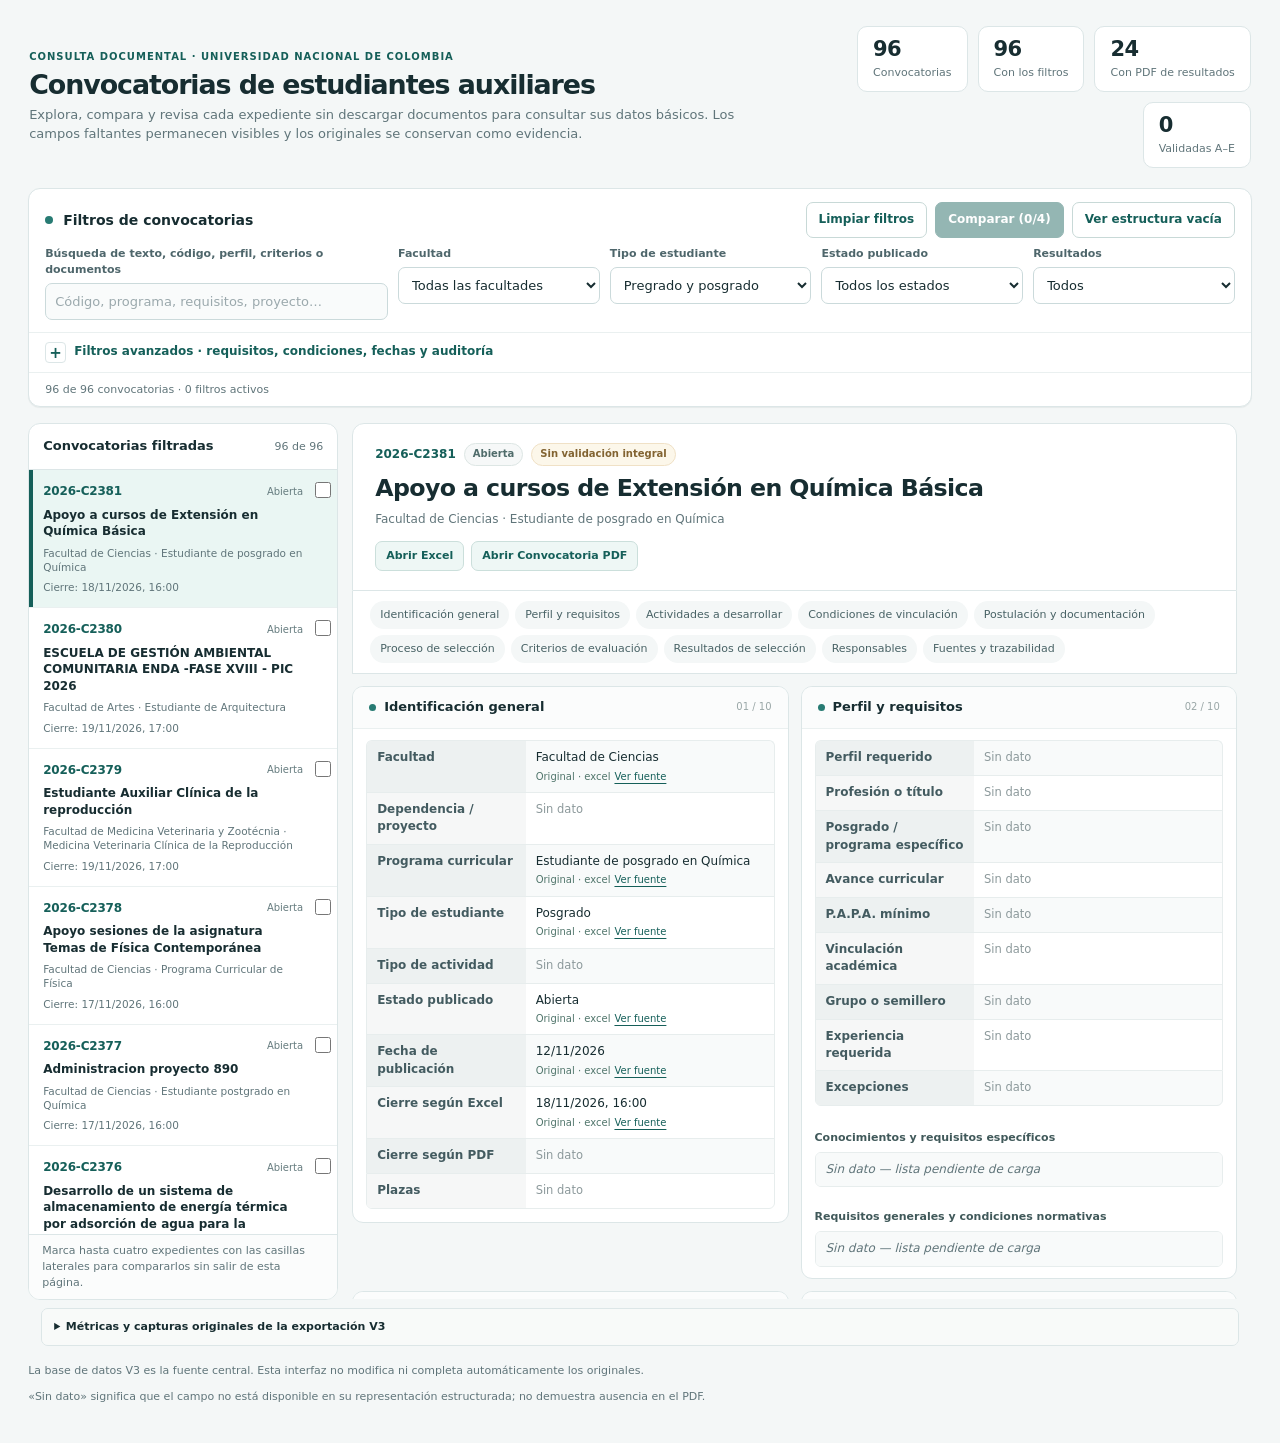
==== commit c7bfbccb: "Mostrar diez apartados vacíos desde HTML y añadir control de vista del esquema" ====
--- a/index.html
+++ b/index.html
@@ -30,6 +30,7 @@
       <div class="filter-actions">
         <button class="btn" type="button" id="reset">Limpiar filtros</button>
         <button class="btn primary" type="button" id="compare" disabled>Comparar (0/4)</button>
+        <button class="btn" type="button" id="schemaToggle" aria-pressed="false" title="Inspeccionar todas las secciones sin depender de los datos cargados">Ver estructura vacía</button>
         <button class="btn" type="button" id="show-detail" hidden>Volver a la ficha</button>
       </div>
     </div>
@@ -62,6 +63,8 @@
 
         <div class="filter-section-label">Selección, resultados, fechas y calidad de la información</div>
         <div class="field"><label id="label-criteriaMin" for="criteriaMin">N.º mínimo de criterios</label><input data-filter id="criteriaMin" type="number" min="0" step="1" placeholder="Ej. 3"></div>
+        <div class="field"><label id="label-criterionText" for="criterionText">Texto de un criterio</label><input data-filter id="criterionText" placeholder="Ej. Entrevista"></div>
+        <div class="field"><label id="label-participantsMin" for="participantsMin">Participantes registrados desde</label><input data-filter id="participantsMin" type="number" min="1" step="1" placeholder="Ej. 2"></div>
         <div class="field"><label id="label-start" for="start">Cierre desde (Excel)</label><input data-filter id="start" type="date"></div>
         <div class="field"><label id="label-end" for="end">Cierre hasta (Excel)</label><input data-filter id="end" type="date"></div>
         <div class="field"><label id="label-missing" for="missing">Detectar información faltante</label><select data-filter id="missing"><option value="">Todos los registros</option><option value="criteria">Sin criterios estructurados</option><option value="results">Sin participantes estructurados</option><option value="profile">Sin perfil estructurado</option><option value="stipend">Sin estímulo estructurado</option><option value="docs">Sin documentos estructurados</option><option value="responsible">Sin responsable estructurado</option></select></div>
@@ -81,7 +84,9 @@
       <div class="navfoot">Marca hasta cuatro expedientes con las casillas laterales para compararlos sin salir de esta página.</div>
     </aside>
     <main class="mainview" id="mainview" aria-live="polite" aria-label="Ficha completa o comparación de convocatorias">
-      <div class="notice">Cargando expedientes desde la base de datos V3…</div>
+      <div class="schema-banner" role="status">Vista de estructura vacía · No es una convocatoria ni contiene datos inventados. Los campos se completan cuando se carga el expediente V3.</div>
+<header class="case-header"><div class="head-meta"><span class="pill">Estructura de referencia</span><span class="pill warn">Sin datos</span></div><h2>Ficha técnica de convocatoria</h2><p class="case-desc">Todos los apartados están visibles incluso si aún no se ha recuperado el archivo de datos.</p></header>
+<div class="sections"><section class="section" data-empty-section="1"><div class="section-header"><div class="section-heading"><h3>Identificación general</h3></div><span class="section-index">01 / 10</span></div><div class="rows"><div class="data-row"><div class="data-label">Facultad</div><div class="data-value missing">Sin dato</div></div><div class="data-row"><div class="data-label">Dependencia / proyecto</div><div class="data-value missing">Sin dato</div></div><div class="data-row"><div class="data-label">Programa curricular</div><div class="data-value missing">Sin dato</div></div><div class="data-row"><div class="data-label">Tipo de estudiante</div><div class="data-value missing">Sin dato</div></div><div class="data-row"><div class="data-label">Tipo de actividad</div><div class="data-value missing">Sin dato</div></div><div class="data-row"><div class="data-label">Estado publicado</div><div class="data-value missing">Sin dato</div></div><div class="data-row"><div class="data-label">Fecha de publicación</div><div class="data-value missing">Sin dato</div></div><div class="data-row"><div class="data-label">Cierre según Excel</div><div class="data-value missing">Sin dato</div></div><div class="data-row"><div class="data-label">Cierre según PDF</div><div class="data-value missing">Sin dato</div></div><div class="data-row"><div class="data-label">Plazas</div><div class="data-value missing">Sin dato</div></div></div></section><section class="section" data-empty-section="2"><div class="section-header"><div class="section-heading"><h3>Perfil y requisitos</h3></div><span class="section-index">02 / 10</span></div><div class="rows"><div class="data-row"><div class="data-label">Perfil requerido</div><div class="data-value missing">Sin dato</div></div><div class="data-row"><div class="data-label">Profesión o título</div><div class="data-value missing">Sin dato</div></div><div class="data-row"><div class="data-label">Posgrado / programa específico</div><div class="data-value missing">Sin dato</div></div><div class="data-row"><div class="data-label">Avance curricular</div><div class="data-value missing">Sin dato</div></div><div class="data-row"><div class="data-label">P.A.P.A. mínimo</div><div class="data-value missing">Sin dato</div></div><div class="data-row"><div class="data-label">Vinculación académica</div><div class="data-value missing">Sin dato</div></div><div class="data-row"><div class="data-label">Grupo o semillero</div><div class="data-value missing">Sin dato</div></div><div class="data-row"><div class="data-label">Experiencia requerida</div><div class="data-value missing">Sin dato</div></div><div class="data-row"><div class="data-label">Excepciones</div><div class="data-value missing">Sin dato</div></div></div><div class="list-body"><div class="list-title">Conocimientos y requisitos específicos</div><ol class="structured-list"><li class="empty-list">Sin dato — lista pendiente de carga</li></ol></div><div class="list-body"><div class="list-title">Requisitos generales y condiciones normativas</div><ol class="structured-list"><li class="empty-list">Sin dato — lista pendiente de carga</li></ol></div></section><section class="section" data-empty-section="3"><div class="section-header"><div class="section-heading"><h3>Actividades a desarrollar</h3></div><span class="section-index">03 / 10</span></div><div class="rows"></div><div class="list-body"><div class="list-title">Lista íntegra de actividades</div><ol class="structured-list"><li class="empty-list">Sin dato — lista pendiente de carga</li></ol></div></section><section class="section" data-empty-section="4"><div class="section-header"><div class="section-heading"><h3>Condiciones de vinculación</h3></div><span class="section-index">04 / 10</span></div><div class="rows"><div class="data-row"><div class="data-label">Modalidad</div><div class="data-value missing">Sin dato</div></div><div class="data-row"><div class="data-label">Dedicación semanal</div><div class="data-value missing">Sin dato</div></div><div class="data-row"><div class="data-label">Estímulo económico</div><div class="data-value missing">Sin dato</div></div><div class="data-row"><div class="data-label">Periodicidad</div><div class="data-value missing">Sin dato</div></div><div class="data-row"><div class="data-label">Duración</div><div class="data-value missing">Sin dato</div></div><div class="data-row"><div class="data-label">Naturaleza de la vinculación</div><div class="data-value missing">Sin dato</div></div><div class="data-row"><div class="data-label">Condiciones especiales</div><div class="data-value missing">Sin dato</div></div></div></section><section class="section" data-empty-section="5"><div class="section-header"><div class="section-heading"><h3>Postulación y documentación</h3></div><span class="section-index">05 / 10</span></div><div class="rows"><div class="data-row"><div class="data-label">Fecha límite (Excel)</div><div class="data-value missing">Sin dato</div></div><div class="data-row"><div class="data-label">Fecha límite (PDF)</div><div class="data-value missing">Sin dato</div></div><div class="data-row"><div class="data-label">Términos de presentación</div><div class="data-value missing">Sin dato</div></div><div class="data-row"><div class="data-label">Medio de postulación</div><div class="data-value missing">Sin dato</div></div><div class="data-row"><div class="data-label">Formato de entrega</div><div class="data-value missing">Sin dato</div></div><div class="data-row"><div class="data-label">Instrucciones de envío</div><div class="data-value missing">Sin dato</div></div><div class="data-row"><div class="data-label">Restricciones</div><div class="data-value missing">Sin dato</div></div></div><div class="list-body"><div class="list-title">Documentación obligatoria</div><ol class="structured-list"><li class="empty-list">Sin dato — lista pendiente de carga</li></ol></div><div class="list-body"><div class="list-title">Documentación opcional</div><ol class="structured-list"><li class="empty-list">Sin dato — lista pendiente de carga</li></ol></div></section><section class="section" data-empty-section="6"><div class="section-header"><div class="section-heading"><h3>Proceso de selección</h3></div><span class="section-index">06 / 10</span></div><div class="rows"><div class="data-row"><div class="data-label">Forma de selección</div><div class="data-value missing">Sin dato</div></div><div class="data-row"><div class="data-label">Verificación de requisitos</div><div class="data-value missing">Sin dato</div></div><div class="data-row"><div class="data-label">Condiciones eliminatorias</div><div class="data-value missing">Sin dato</div></div><div class="data-row"><div class="data-label">Sistema de calificación</div><div class="data-value missing">Sin dato</div></div><div class="data-row"><div class="data-label">Puntaje máximo</div><div class="data-value missing">Sin dato</div></div><div class="data-row"><div class="data-label">Desempate</div><div class="data-value missing">Sin dato</div></div><div class="data-row"><div class="data-label">Lista de elegibles</div><div class="data-value missing">Sin dato</div></div></div></section><section class="section full" data-empty-section="7"><div class="section-header"><div class="section-heading"><h3>Criterios de evaluación y ponderaciones</h3></div><span class="section-index">07 / 10</span></div><div class="rows"></div><div class="table-wrap"><table><thead><tr><th>N.º</th><th>Criterio de evaluación</th><th>Ponderación</th></tr></thead><tbody><tr><td colspan="3" class="empty-cell">Sin dato — criterios y ponderaciones no estructurados</td></tr></tbody></table></div></section><section class="section full" data-empty-section="8"><div class="section-header"><div class="section-heading"><h3>Resultados de selección</h3></div><span class="section-index">08 / 10</span></div><div class="rows"><div class="data-row"><div class="data-label">Fecha límite anunciada</div><div class="data-value missing">Sin dato</div></div><div class="data-row"><div class="data-label">Fecha efectiva de publicación</div><div class="data-value missing">Sin dato</div></div><div class="data-row"><div class="data-label">Motivo de no selección</div><div class="data-value missing">Sin dato</div></div><div class="data-row"><div class="data-label">Observaciones</div><div class="data-value missing">Sin dato</div></div><div class="data-row"><div class="data-label">Reglas de desempate</div><div class="data-value missing">Sin dato</div></div><div class="data-row"><div class="data-label">Lista de elegibles</div><div class="data-value missing">Sin dato</div></div><div class="data-row"><div class="data-label">Certificación de resultados</div><div class="data-value missing">Sin dato</div></div></div><div class="table-wrap"><table><thead><tr><th>N.º</th><th>Identificación</th><th>Nombre (si consta)</th><th>P.A.P.A. / P.A.</th><th>P.B.M.</th><th>Criterio 1</th><th>Criterio 2</th><th>Total</th><th>Seleccionado</th><th>Elegible</th><th>Observaciones</th></tr></thead><tbody><tr><td colspan="11" class="empty-cell">Sin filas de participantes estructuradas</td></tr></tbody></table></div></section><section class="section full" data-empty-section="9"><div class="section-header"><div class="section-heading"><h3>Responsables y certificaciones</h3></div><span class="section-index">09 / 10</span></div><div class="rows"><div class="data-row"><div class="data-label">Nombre / información publicada</div><div class="data-value missing">Sin dato</div></div><div class="data-row"><div class="data-label">Correo</div><div class="data-value missing">Sin dato</div></div><div class="data-row"><div class="data-label">Teléfono o extensión</div><div class="data-value missing">Sin dato</div></div><div class="data-row"><div class="data-label">Responsable de evaluación</div><div class="data-value missing">Sin dato</div></div><div class="data-row"><div class="data-label">Cargo</div><div class="data-value missing">Sin dato</div></div><div class="data-row"><div class="data-label">Extensión</div><div class="data-value missing">Sin dato</div></div><div class="data-row"><div class="data-label">Firma o certificación</div><div class="data-value missing">Sin dato</div></div></div></section><section class="section full" data-empty-section="10"><div class="section-header"><div class="section-heading"><h3>Fuentes y trazabilidad</h3></div><span class="section-index">10 / 10</span></div><div class="rows"><div class="data-row"><div class="data-label">Fuentes originales</div><div class="data-value missing">Sin dato</div></div><div class="data-row"><div class="data-label">Cotejo A–E</div><div class="data-value missing">Sin dato</div></div><div class="data-row"><div class="data-label">Observaciones de validación</div><div class="data-value missing">Sin dato</div></div></div><p class="section-note">Evidencias y estados de validación: Sin dato</p></section></div>
     </main>
   </div>
   <div id="global-meta"></div>
